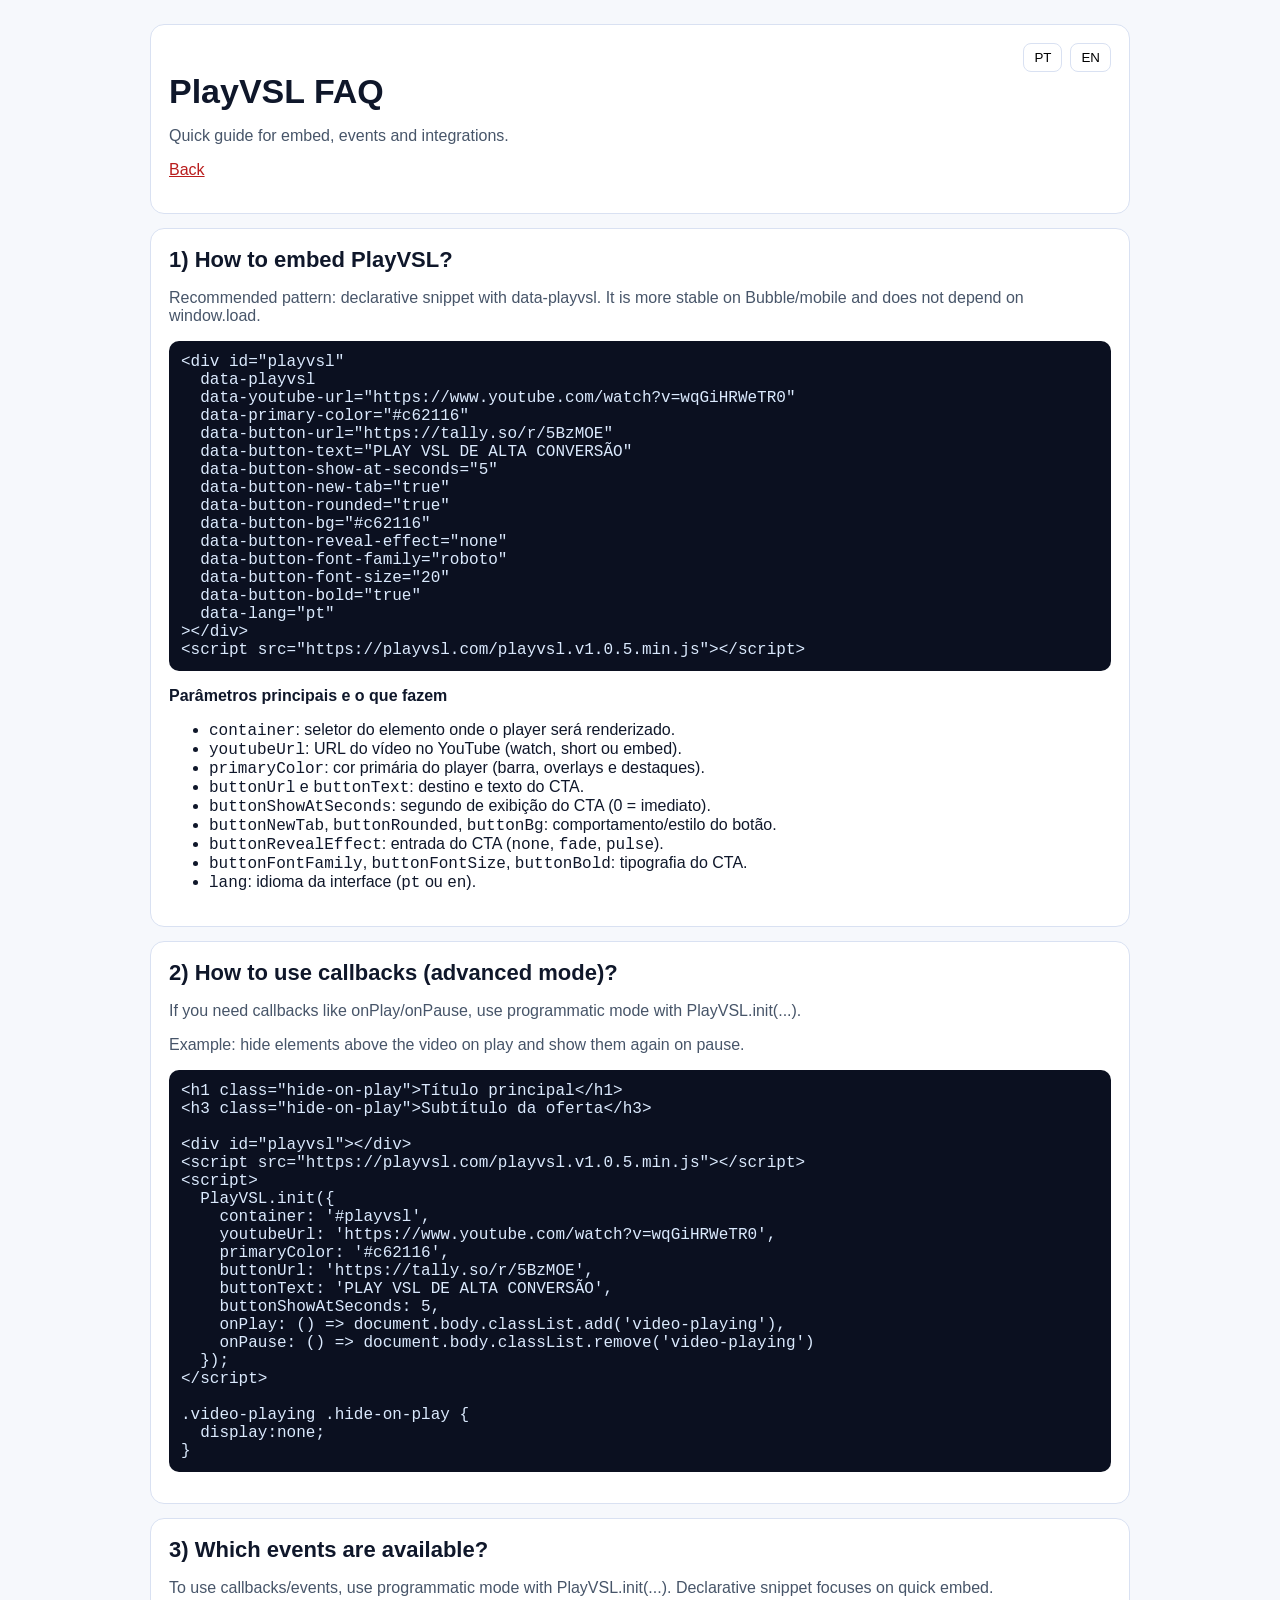
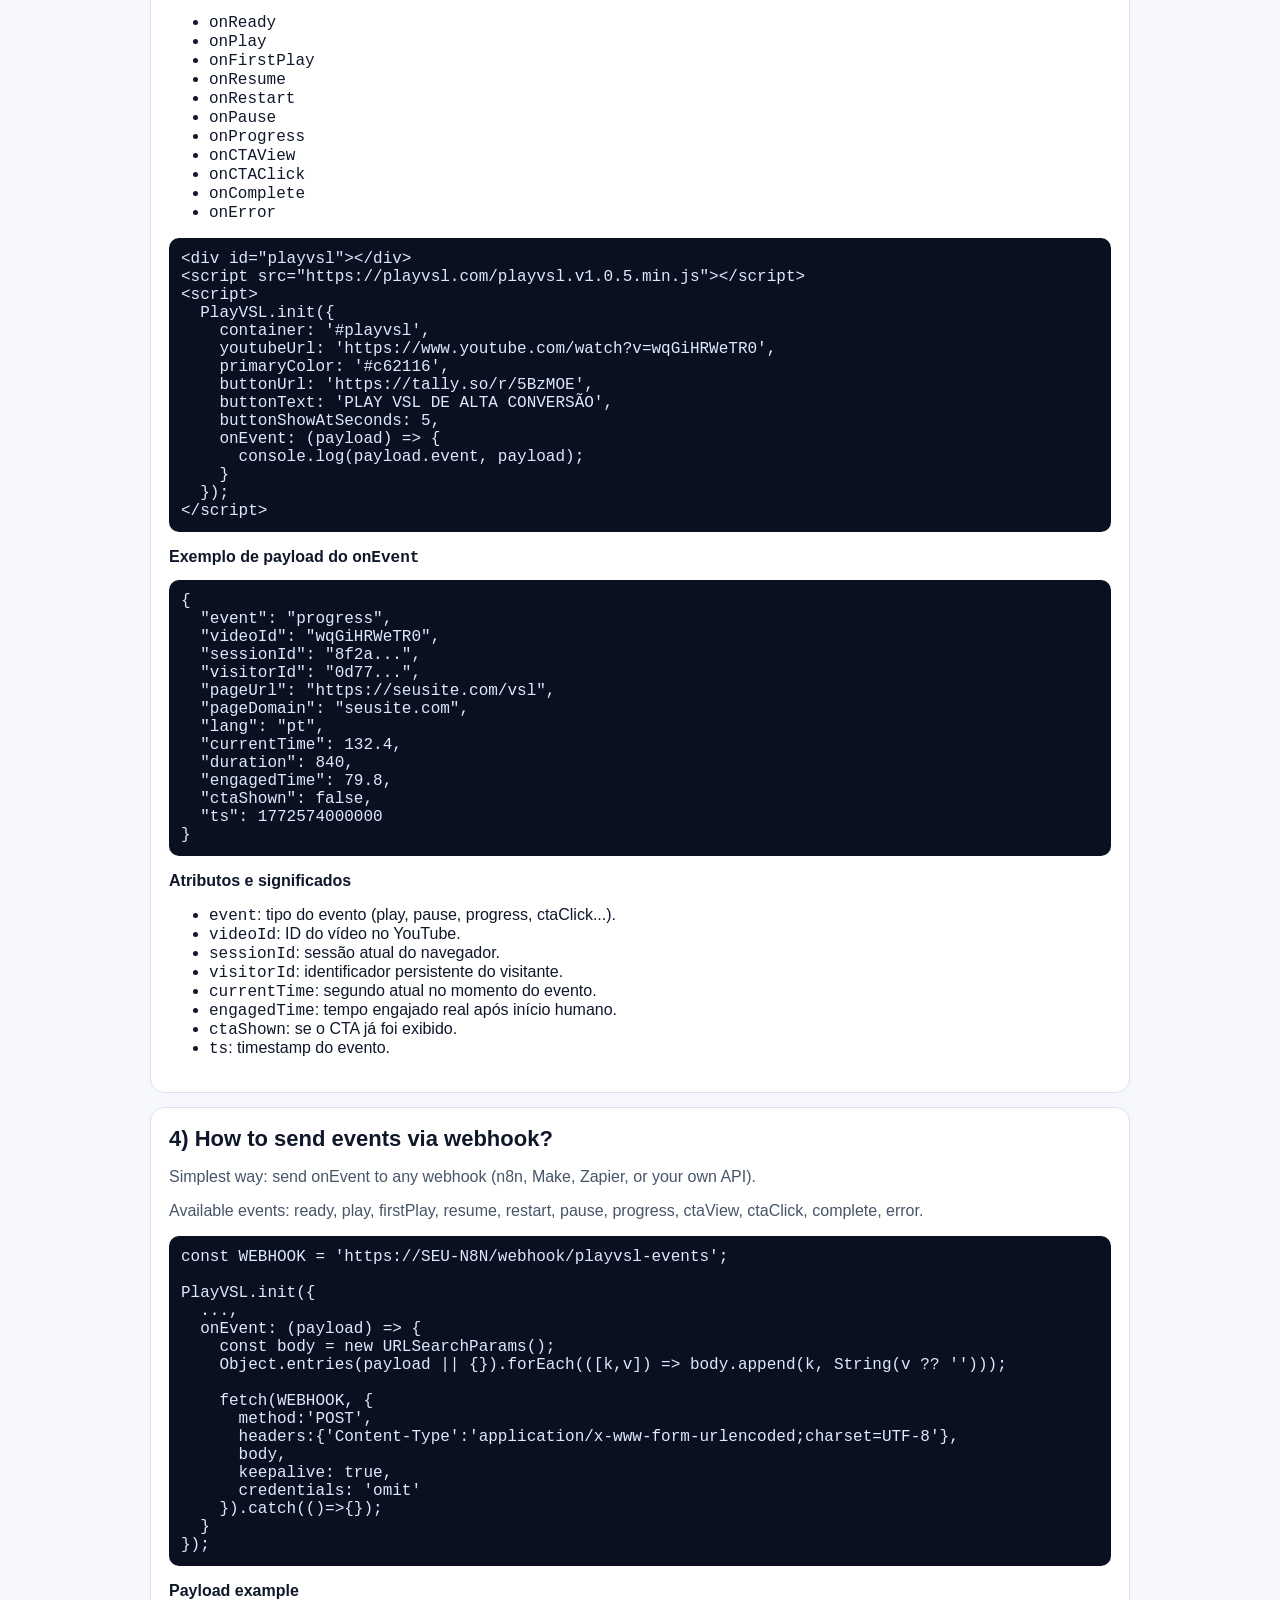
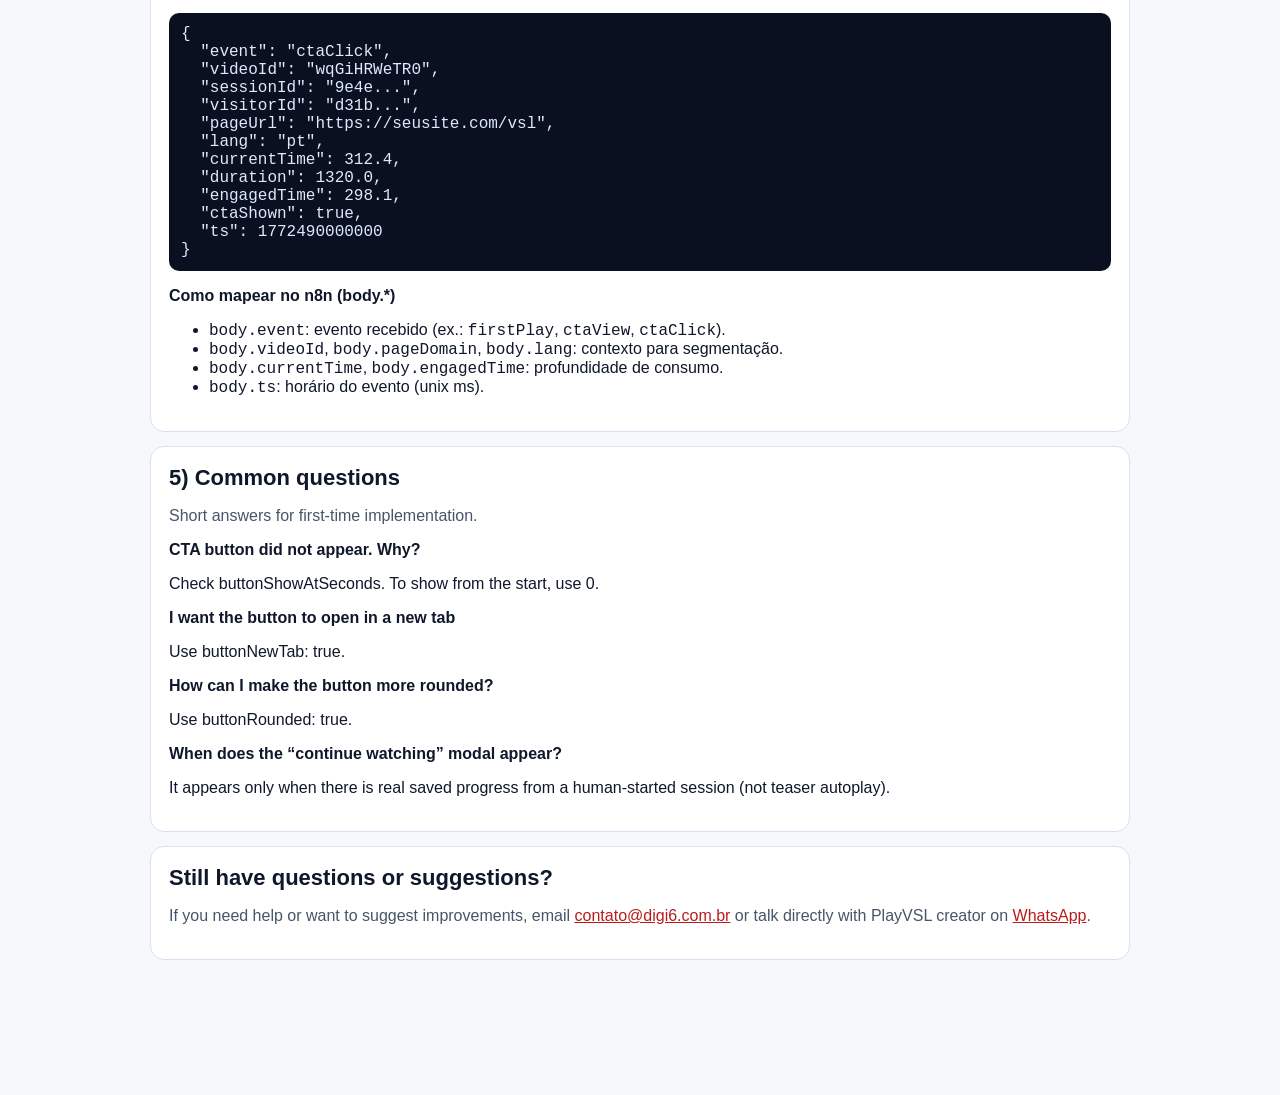
==== faq.html @ 6ee6598b "docs(faq): add full v1.0.5 programmatic init examples for callbacks and events" ====
<!doctype html>
<html lang="pt-BR">
<head>
  <meta charset="utf-8" />
  <meta name="viewport" content="width=device-width,initial-scale=1" />
  <title id="seo_title">PlayVSL FAQ | Snippet declarativo e eventos</title>
  <meta id="seo_desc" name="description" content="FAQ do PlayVSL com snippet declarativo (data-playvsl), modo avançado com callbacks e integração de eventos." />
  <link rel="canonical" href="https://playvsl.com/faq.html" />
  <style>
    body{font-family:Inter,Arial,sans-serif;background:#f6f8fc;color:#0f172a;margin:0}
    .wrap{max-width:980px;margin:0 auto;padding:24px 16px}
    .card{background:#fff;border:1px solid #d9e1f2;border-radius:14px;padding:18px;margin-bottom:14px}
    h1{margin:0 0 10px;font-size:34px}.muted{color:#475569}
    h2{font-size:22px;margin:0 0 8px}
    h3{font-size:16px;margin:16px 0 6px}
    pre{background:#0b1020;color:#dbeafe;padding:12px;border-radius:10px;overflow:auto}
    code{font-family:ui-monospace,SFMono-Regular,Menlo,monospace}
    a{color:#b91c1c}
    .lang{display:flex;gap:8px;justify-content:flex-end}
    .lang button{border:1px solid #d9e1f2;background:#fff;border-radius:8px;padding:6px 10px;cursor:pointer}
  </style>
</head>
<body>
  <div class="wrap">
    <div class="card">
      <div class="lang"><button id="langPt">PT</button><button id="langEn">EN</button></div>
      <h1 id="t_h1">FAQ PlayVSL</h1>
      <p class="muted" id="t_intro">Guia rápido de embed, eventos e integrações.</p>
      <p><a href="/" id="t_back">Voltar</a></p>
    </div>

    <div class="card">
      <h2 id="t_s1_h">1) Como embedar o PlayVSL?</h2>
      <p class="muted" id="t_s1_p">Padrão atual (recomendado): snippet declarativo com <code>data-playvsl</code>. É mais estável em Bubble/mobile e não depende de <code>window.load</code>.</p>
      <pre><code>&lt;div id="playvsl"
  data-playvsl
  data-youtube-url="https://www.youtube.com/watch?v=wqGiHRWeTR0"
  data-primary-color="#c62116"
  data-button-url="https://tally.so/r/5BzMOE"
  data-button-text="PLAY VSL DE ALTA CONVERSÃO"
  data-button-show-at-seconds="5"
  data-button-new-tab="true"
  data-button-rounded="true"
  data-button-bg="#c62116"
  data-button-reveal-effect="none"
  data-button-font-family="roboto"
  data-button-font-size="20"
  data-button-bold="true"
  data-lang="pt"
&gt;&lt;/div&gt;
&lt;script src="https://playvsl.com/playvsl.v1.0.5.min.js"&gt;&lt;/script&gt;</code></pre>
      <h3>Parâmetros principais e o que fazem</h3>
      <ul>
        <li><code>container</code>: seletor do elemento onde o player será renderizado.</li>
        <li><code>youtubeUrl</code>: URL do vídeo no YouTube (watch, short ou embed).</li>
        <li><code>primaryColor</code>: cor primária do player (barra, overlays e destaques).</li>
        <li><code>buttonUrl</code> e <code>buttonText</code>: destino e texto do CTA.</li>
        <li><code>buttonShowAtSeconds</code>: segundo de exibição do CTA (0 = imediato).</li>
        <li><code>buttonNewTab</code>, <code>buttonRounded</code>, <code>buttonBg</code>: comportamento/estilo do botão.</li>
        <li><code>buttonRevealEffect</code>: entrada do CTA (<code>none</code>, <code>fade</code>, <code>pulse</code>).</li>
        <li><code>buttonFontFamily</code>, <code>buttonFontSize</code>, <code>buttonBold</code>: tipografia do CTA.</li>
        <li><code>lang</code>: idioma da interface (<code>pt</code> ou <code>en</code>).</li>
      </ul>
    </div>

    <div class="card">
      <h2 id="t_s3_h">2) Como usar callbacks (modo avançado)?</h2>
      <p class="muted" id="t_s3_p1">Se você precisa de callbacks como <code>onPlay</code>/<code>onPause</code>, use o modo programático com <code>PlayVSL.init(...)</code>.</p>
      <p class="muted" id="t_s3_p2">Exemplo: esconder elementos acima do vídeo no play e reexibir no pause.</p>
      <pre><code>&lt;h1 class="hide-on-play"&gt;Título principal&lt;/h1&gt;
&lt;h3 class="hide-on-play"&gt;Subtítulo da oferta&lt;/h3&gt;

&lt;div id="playvsl"&gt;&lt;/div&gt;
&lt;script src="https://playvsl.com/playvsl.v1.0.5.min.js"&gt;&lt;/script&gt;
&lt;script&gt;
  PlayVSL.init({
    container: '#playvsl',
    youtubeUrl: 'https://www.youtube.com/watch?v=wqGiHRWeTR0',
    primaryColor: '#c62116',
    buttonUrl: 'https://tally.so/r/5BzMOE',
    buttonText: 'PLAY VSL DE ALTA CONVERSÃO',
    buttonShowAtSeconds: 5,
    onPlay: () =&gt; document.body.classList.add('video-playing'),
    onPause: () =&gt; document.body.classList.remove('video-playing')
  });
&lt;/script&gt;

.video-playing .hide-on-play {
  display:none;
}</code></pre>
    </div>

    <div class="card">
      <h2 id="t_s2_h">3) Quais eventos existem?</h2>
      <p class="muted" id="t_s2_p">Eventos servem para medir comportamento do usuário (play, pausa, clique no CTA, conclusão etc.). Para usar callbacks/eventos, utilize o modo programático com <code>PlayVSL.init(...)</code>. O snippet declarativo é focado em embed rápido.</p>
      <ul>
        <li><code>onReady</code></li><li><code>onPlay</code></li><li><code>onFirstPlay</code></li><li><code>onResume</code></li><li><code>onRestart</code></li><li><code>onPause</code></li><li><code>onProgress</code></li><li><code>onCTAView</code></li><li><code>onCTAClick</code></li><li><code>onComplete</code></li><li><code>onError</code></li>
      </ul>
      <pre><code>&lt;div id="playvsl"&gt;&lt;/div&gt;
&lt;script src="https://playvsl.com/playvsl.v1.0.5.min.js"&gt;&lt;/script&gt;
&lt;script&gt;
  PlayVSL.init({
    container: '#playvsl',
    youtubeUrl: 'https://www.youtube.com/watch?v=wqGiHRWeTR0',
    primaryColor: '#c62116',
    buttonUrl: 'https://tally.so/r/5BzMOE',
    buttonText: 'PLAY VSL DE ALTA CONVERSÃO',
    buttonShowAtSeconds: 5,
    onEvent: (payload) =&gt; {
      console.log(payload.event, payload);
    }
  });
&lt;/script&gt;</code></pre>
      <h3>Exemplo de payload do <code>onEvent</code></h3>
      <pre><code>{
  "event": "progress",
  "videoId": "wqGiHRWeTR0",
  "sessionId": "8f2a...",
  "visitorId": "0d77...",
  "pageUrl": "https://seusite.com/vsl",
  "pageDomain": "seusite.com",
  "lang": "pt",
  "currentTime": 132.4,
  "duration": 840,
  "engagedTime": 79.8,
  "ctaShown": false,
  "ts": 1772574000000
}</code></pre>
      <h3>Atributos e significados</h3>
      <ul>
        <li><code>event</code>: tipo do evento (play, pause, progress, ctaClick...).</li>
        <li><code>videoId</code>: ID do vídeo no YouTube.</li>
        <li><code>sessionId</code>: sessão atual do navegador.</li>
        <li><code>visitorId</code>: identificador persistente do visitante.</li>
        <li><code>currentTime</code>: segundo atual no momento do evento.</li>
        <li><code>engagedTime</code>: tempo engajado real após início humano.</li>
        <li><code>ctaShown</code>: se o CTA já foi exibido.</li>
        <li><code>ts</code>: timestamp do evento.</li>
      </ul>
    </div>

    <div class="card">
      <h2 id="t_s4_h">4) Como enviar eventos via webhook?</h2>
      <p class="muted" id="t_s4_p">Forma mais simples: enviar <code>onEvent</code> para qualquer webhook (n8n, Make, Zapier ou API própria).</p>
      <p class="muted" id="t_s4_events">Eventos possíveis: <code>ready</code>, <code>play</code>, <code>firstPlay</code>, <code>resume</code>, <code>restart</code>, <code>pause</code>, <code>progress</code>, <code>ctaView</code>, <code>ctaClick</code>, <code>complete</code>, <code>error</code>.</p>
      <pre><code>const WEBHOOK = 'https://SEU-N8N/webhook/playvsl-events';

PlayVSL.init({
  ...,
  onEvent: (payload) =&gt; {
    const body = new URLSearchParams();
    Object.entries(payload || {}).forEach(([k,v]) =&gt; body.append(k, String(v ?? '')));

    fetch(WEBHOOK, {
      method:'POST',
      headers:{'Content-Type':'application/x-www-form-urlencoded;charset=UTF-8'},
      body,
      keepalive: true,
      credentials: 'omit'
    }).catch(()=&gt;{});
  }
});</code></pre>

      <h3 id="t_s4_payload_h">Exemplo de payload</h3>
      <pre><code>{
  "event": "ctaClick",
  "videoId": "wqGiHRWeTR0",
  "sessionId": "9e4e...",
  "visitorId": "d31b...",
  "pageUrl": "https://seusite.com/vsl",
  "lang": "pt",
  "currentTime": 312.4,
  "duration": 1320.0,
  "engagedTime": 298.1,
  "ctaShown": true,
  "ts": 1772490000000
}</code></pre>
      <h3>Como mapear no n8n (body.*)</h3>
      <ul>
        <li><code>body.event</code>: evento recebido (ex.: <code>firstPlay</code>, <code>ctaView</code>, <code>ctaClick</code>).</li>
        <li><code>body.videoId</code>, <code>body.pageDomain</code>, <code>body.lang</code>: contexto para segmentação.</li>
        <li><code>body.currentTime</code>, <code>body.engagedTime</code>: profundidade de consumo.</li>
        <li><code>body.ts</code>: horário do evento (unix ms).</li>
      </ul>
    </div>

    <div class="card">
      <h2 id="t_s5_h">5) Dúvidas comuns</h2>
      <p class="muted" id="t_s5_p">Respostas objetivas para quem está implementando o player pela primeira vez.</p>
      <h3 id="t_q1">O botão de CTA não apareceu. O que pode ser?</h3>
      <p id="t_a1">Verifique <code>buttonShowAtSeconds</code>. Para mostrar no início, use <code>0</code>.</p>
      <h3 id="t_q2">Quero que o botão abra em nova aba</h3>
      <p id="t_a2">Use <code>buttonNewTab: true</code>.</p>
      <h3 id="t_q3">Como deixar o botão mais arredondado?</h3>
      <p id="t_a3">Use <code>buttonRounded: true</code>.</p>
      <h3 id="t_q4">Quando o modal “continuar assistindo” aparece?</h3>
      <p id="t_a4">Ele só aparece quando há progresso real salvo de uma sessão iniciada por humano (não por teaser autoplay).</p>
    </div>

    <div class="card">
      <h2 id="t_contact_h">Ainda com dúvidas ou sugestões?</h2>
      <p class="muted" id="t_contact_p">Se precisar de ajuda ou quiser sugerir melhorias, envie um email para <a href="mailto:contato@digi6.com.br">contato@digi6.com.br</a> ou fale direto com o criador do PlayVSL pelo <a href="https://wa.me/5571981069246" target="_blank" rel="noopener">WhatsApp</a>.</p>
    </div>
  </div>

  <script>
    const I18N = {
      pt: {
        seoTitle:'PlayVSL FAQ | Snippet declarativo e eventos',
        seoDesc:'FAQ do PlayVSL com snippet declarativo (data-playvsl), modo avançado com callbacks e integração de eventos.',
        h1:'FAQ PlayVSL', intro:'Guia rápido de embed, eventos e integrações.', back:'Voltar',
        s1h:'1) Como embedar o PlayVSL?', s1p:'Padrão recomendado: snippet declarativo com data-playvsl. É mais estável em Bubble/mobile e não depende de window.load.',
        s2h:'3) Quais eventos existem?', s2p:'Para usar callbacks/eventos, utilize o modo programático com PlayVSL.init(...). O snippet declarativo é focado em embed rápido.',
        s3h:'2) Como usar callbacks (modo avançado)?', s3p1:'Se você precisa de callbacks como onPlay/onPause, use o modo programático com PlayVSL.init(...).',
        s3p2:'Exemplo: esconder elementos acima do vídeo no play e reexibir no pause.',
        s4h:'4) Como enviar eventos via webhook?', s4p:'Forma mais simples: enviar onEvent para qualquer webhook (n8n, Make, Zapier ou API própria).', s4events:'Eventos possíveis: ready, play, firstPlay, resume, restart, pause, progress, ctaView, ctaClick, complete, error.', s4ph:'Exemplo de payload',
        s5h:'5) Dúvidas comuns', s5p:'Respostas objetivas para quem está implementando o player pela primeira vez.',
        q1:'O botão de CTA não apareceu. O que pode ser?', a1:'Verifique buttonShowAtSeconds. Para mostrar no início, use 0.',
        q2:'Quero que o botão abra em nova aba', a2:'Use buttonNewTab: true.',
        q3:'Como deixar o botão mais arredondado?', a3:'Use buttonRounded: true.',
        q4:'Quando o modal “continuar assistindo” aparece?', a4:'Ele só aparece quando há progresso real salvo de uma sessão iniciada por humano (não por teaser autoplay).', contactH:'Ainda com dúvidas ou sugestões?', contactP:'Se precisar de ajuda ou quiser sugerir melhorias, envie um email para', contactP2:'ou fale direto com o criador do PlayVSL pelo'
      },
      en: {
        seoTitle:'PlayVSL FAQ | Declarative snippet and events',
        seoDesc:'PlayVSL FAQ with declarative snippet (data-playvsl), advanced callback mode and event integrations.',
        h1:'PlayVSL FAQ', intro:'Quick guide for embed, events and integrations.', back:'Back',
        s1h:'1) How to embed PlayVSL?', s1p:'Recommended pattern: declarative snippet with data-playvsl. It is more stable on Bubble/mobile and does not depend on window.load.',
        s2h:'3) Which events are available?', s2p:'To use callbacks/events, use programmatic mode with PlayVSL.init(...). Declarative snippet focuses on quick embed.',
        s3h:'2) How to use callbacks (advanced mode)?', s3p1:'If you need callbacks like onPlay/onPause, use programmatic mode with PlayVSL.init(...).',
        s3p2:'Example: hide elements above the video on play and show them again on pause.',
        s4h:'4) How to send events via webhook?', s4p:'Simplest way: send onEvent to any webhook (n8n, Make, Zapier, or your own API).', s4events:'Available events: ready, play, firstPlay, resume, restart, pause, progress, ctaView, ctaClick, complete, error.', s4ph:'Payload example',
        s5h:'5) Common questions', s5p:'Short answers for first-time implementation.',
        q1:'CTA button did not appear. Why?', a1:'Check buttonShowAtSeconds. To show from the start, use 0.',
        q2:'I want the button to open in a new tab', a2:'Use buttonNewTab: true.',
        q3:'How can I make the button more rounded?', a3:'Use buttonRounded: true.',
        q4:'When does the “continue watching” modal appear?', a4:'It appears only when there is real saved progress from a human-started session (not teaser autoplay).', contactH:'Still have questions or suggestions?', contactP:'If you need help or want to suggest improvements, email', contactP2:'or talk directly with PlayVSL creator on'
      }
    };

    function applyLang(lang){
      const t = I18N[lang] || I18N.pt;
      document.documentElement.lang = lang === 'en' ? 'en' : 'pt-BR';
      document.title = t.seoTitle;
      document.getElementById('seo_desc')?.setAttribute('content', t.seoDesc);
      const map = {
        t_h1:t.h1,t_intro:t.intro,t_back:t.back,t_s1_h:t.s1h,t_s1_p:t.s1p,t_s2_h:t.s2h,t_s2_p:t.s2p,
        t_s3_h:t.s3h,t_s3_p1:t.s3p1,t_s3_p2:t.s3p2,t_s4_h:t.s4h,t_s4_p:t.s4p,t_s4_events:t.s4events,t_s4_payload_h:t.s4ph,t_s5_h:t.s5h,t_s5_p:t.s5p,
        t_q1:t.q1,t_a1:t.a1,t_q2:t.q2,t_a2:t.a2,t_q3:t.q3,t_a3:t.a3,t_q4:t.q4,t_a4:t.a4,t_contact_h:t.contactH,t_contact_p:t.contactP
      };
      Object.entries(map).forEach(([id,val])=>{ const el=document.getElementById(id); if(el) el.textContent = val; });
      const cp=document.getElementById('t_contact_p');
      if(cp){ cp.innerHTML = `${t.contactP} <a href="mailto:contato@digi6.com.br">contato@digi6.com.br</a> ${t.contactP2} <a href="https://wa.me/5571981069246" target="_blank" rel="noopener">WhatsApp</a>.`; }
      localStorage.setItem('playvsl_lang', lang);
    }

    const initial = localStorage.getItem('playvsl_lang') || (((navigator.language||'').toLowerCase().startsWith('pt')) ? 'pt' : 'en');
    document.getElementById('langPt').addEventListener('click', ()=>applyLang('pt'));
    document.getElementById('langEn').addEventListener('click', ()=>applyLang('en'));
    applyLang(initial);
  </script>
</body>
</html>
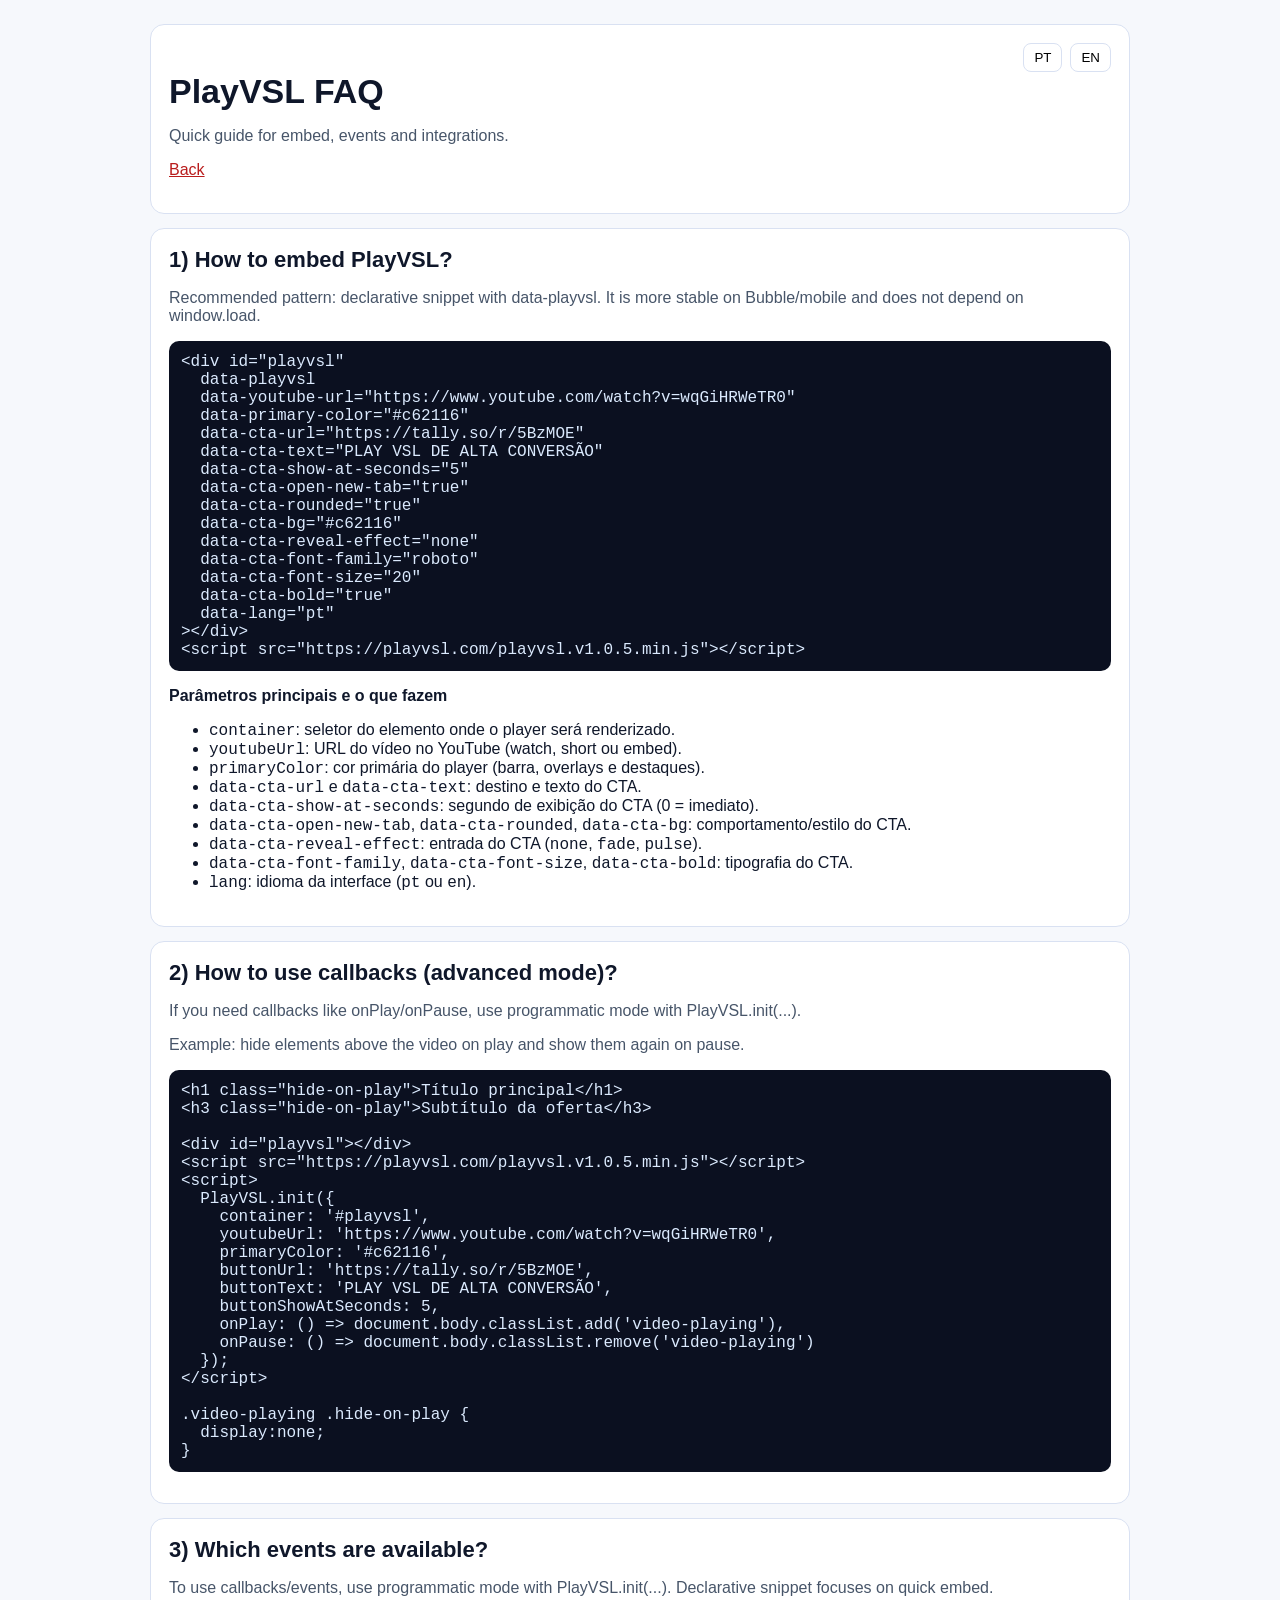
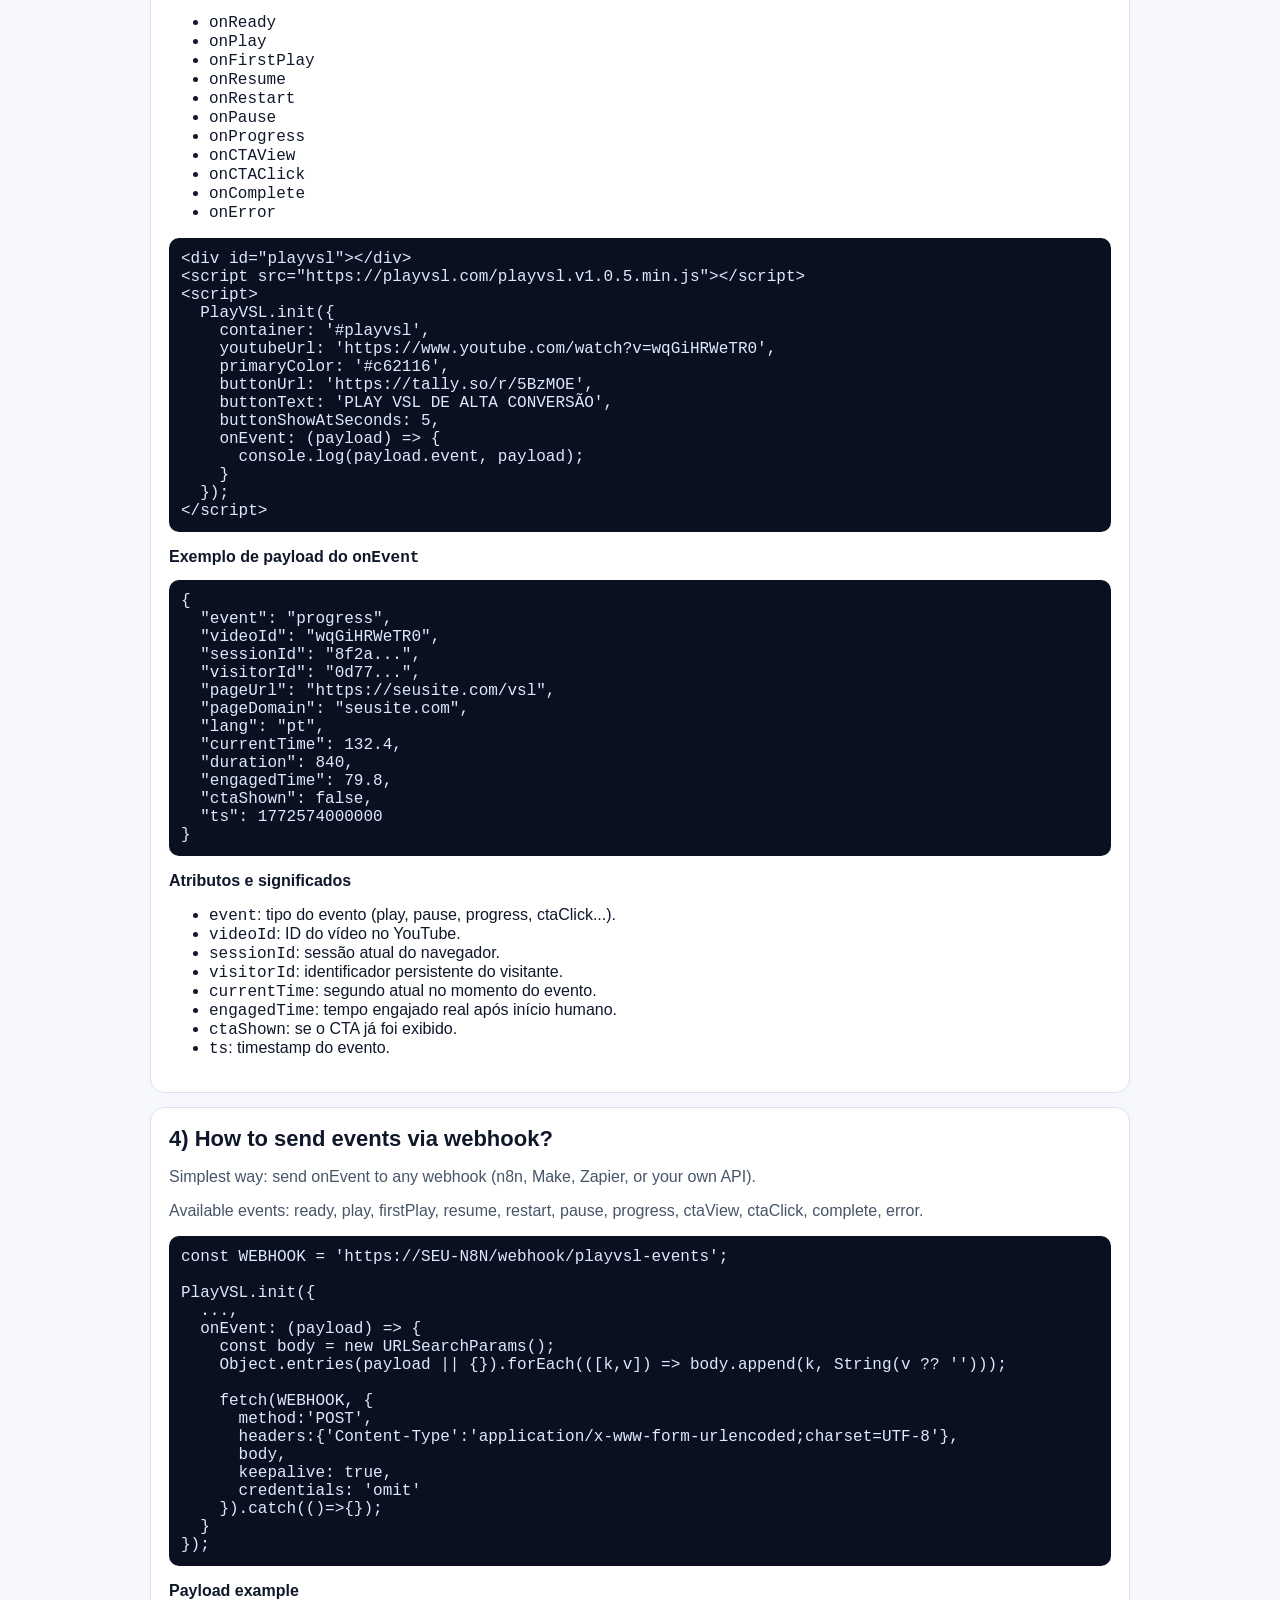
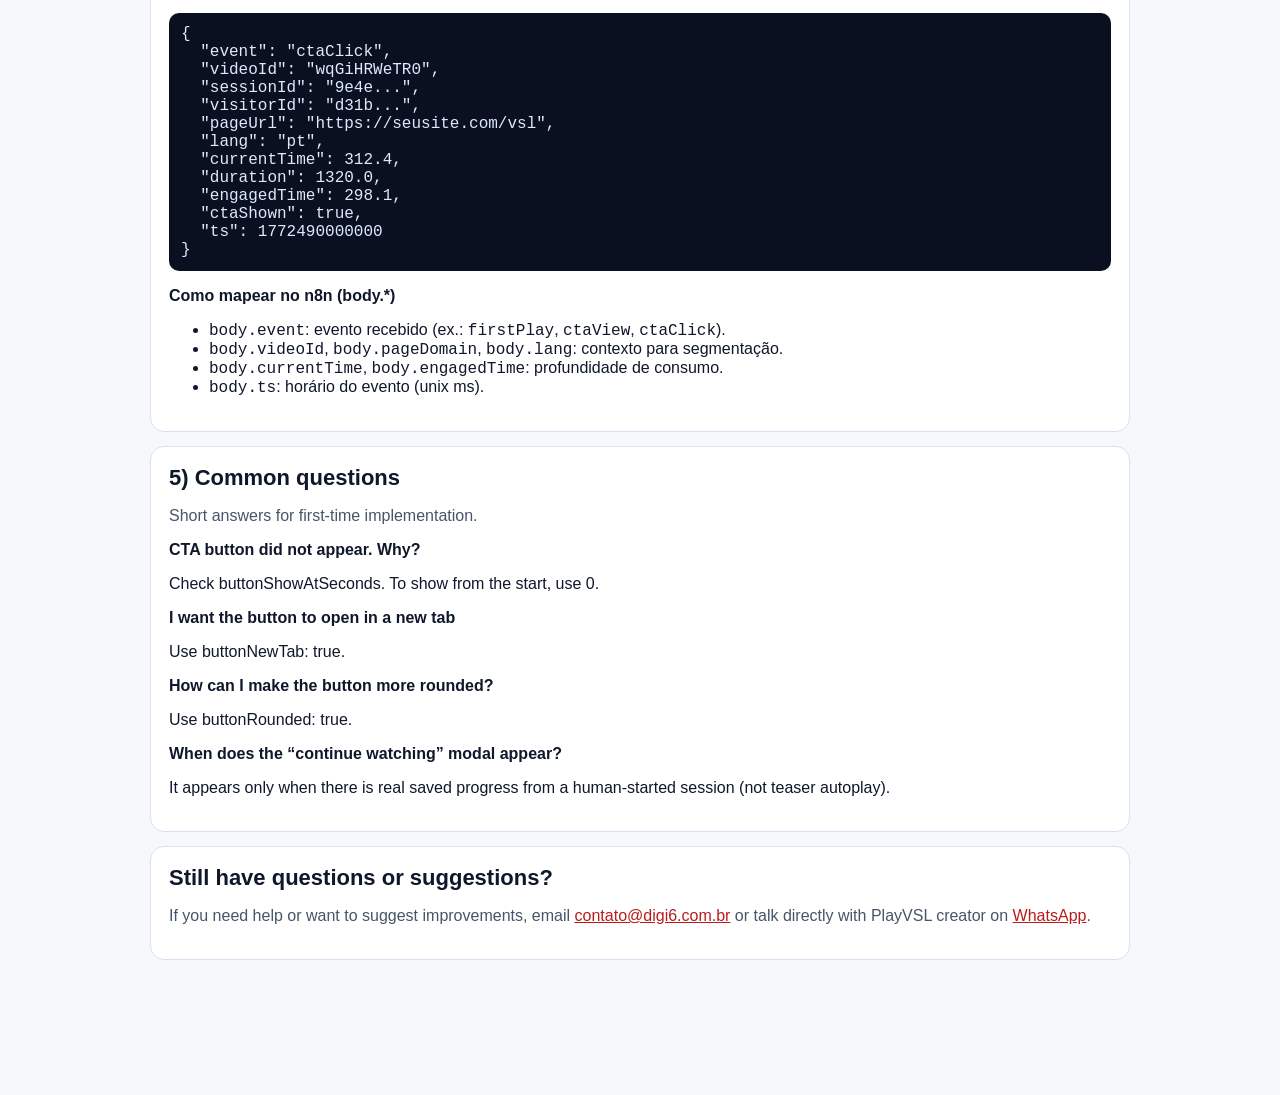
==== commit e14784d2: "feat(dev): rename declarative data-button-* attrs to data-cta-* (with legacy aliases)" ====
--- a/faq.html
+++ b/faq.html
@@ -36,16 +36,16 @@
   data-playvsl
   data-youtube-url="https://www.youtube.com/watch?v=wqGiHRWeTR0"
   data-primary-color="#c62116"
-  data-button-url="https://tally.so/r/5BzMOE"
-  data-button-text="PLAY VSL DE ALTA CONVERSÃO"
-  data-button-show-at-seconds="5"
-  data-button-new-tab="true"
-  data-button-rounded="true"
-  data-button-bg="#c62116"
-  data-button-reveal-effect="none"
-  data-button-font-family="roboto"
-  data-button-font-size="20"
-  data-button-bold="true"
+  data-cta-url="https://tally.so/r/5BzMOE"
+  data-cta-text="PLAY VSL DE ALTA CONVERSÃO"
+  data-cta-show-at-seconds="5"
+  data-cta-open-new-tab="true"
+  data-cta-rounded="true"
+  data-cta-bg="#c62116"
+  data-cta-reveal-effect="none"
+  data-cta-font-family="roboto"
+  data-cta-font-size="20"
+  data-cta-bold="true"
   data-lang="pt"
 &gt;&lt;/div&gt;
 &lt;script src="https://playvsl.com/playvsl.v1.0.5.min.js"&gt;&lt;/script&gt;</code></pre>
@@ -54,11 +54,11 @@
         <li><code>container</code>: seletor do elemento onde o player será renderizado.</li>
         <li><code>youtubeUrl</code>: URL do vídeo no YouTube (watch, short ou embed).</li>
         <li><code>primaryColor</code>: cor primária do player (barra, overlays e destaques).</li>
-        <li><code>buttonUrl</code> e <code>buttonText</code>: destino e texto do CTA.</li>
-        <li><code>buttonShowAtSeconds</code>: segundo de exibição do CTA (0 = imediato).</li>
-        <li><code>buttonNewTab</code>, <code>buttonRounded</code>, <code>buttonBg</code>: comportamento/estilo do botão.</li>
-        <li><code>buttonRevealEffect</code>: entrada do CTA (<code>none</code>, <code>fade</code>, <code>pulse</code>).</li>
-        <li><code>buttonFontFamily</code>, <code>buttonFontSize</code>, <code>buttonBold</code>: tipografia do CTA.</li>
+        <li><code>data-cta-url</code> e <code>data-cta-text</code>: destino e texto do CTA.</li>
+        <li><code>data-cta-show-at-seconds</code>: segundo de exibição do CTA (0 = imediato).</li>
+        <li><code>data-cta-open-new-tab</code>, <code>data-cta-rounded</code>, <code>data-cta-bg</code>: comportamento/estilo do CTA.</li>
+        <li><code>data-cta-reveal-effect</code>: entrada do CTA (<code>none</code>, <code>fade</code>, <code>pulse</code>).</li>
+        <li><code>data-cta-font-family</code>, <code>data-cta-font-size</code>, <code>data-cta-bold</code>: tipografia do CTA.</li>
         <li><code>lang</code>: idioma da interface (<code>pt</code> ou <code>en</code>).</li>
       </ul>
     </div>
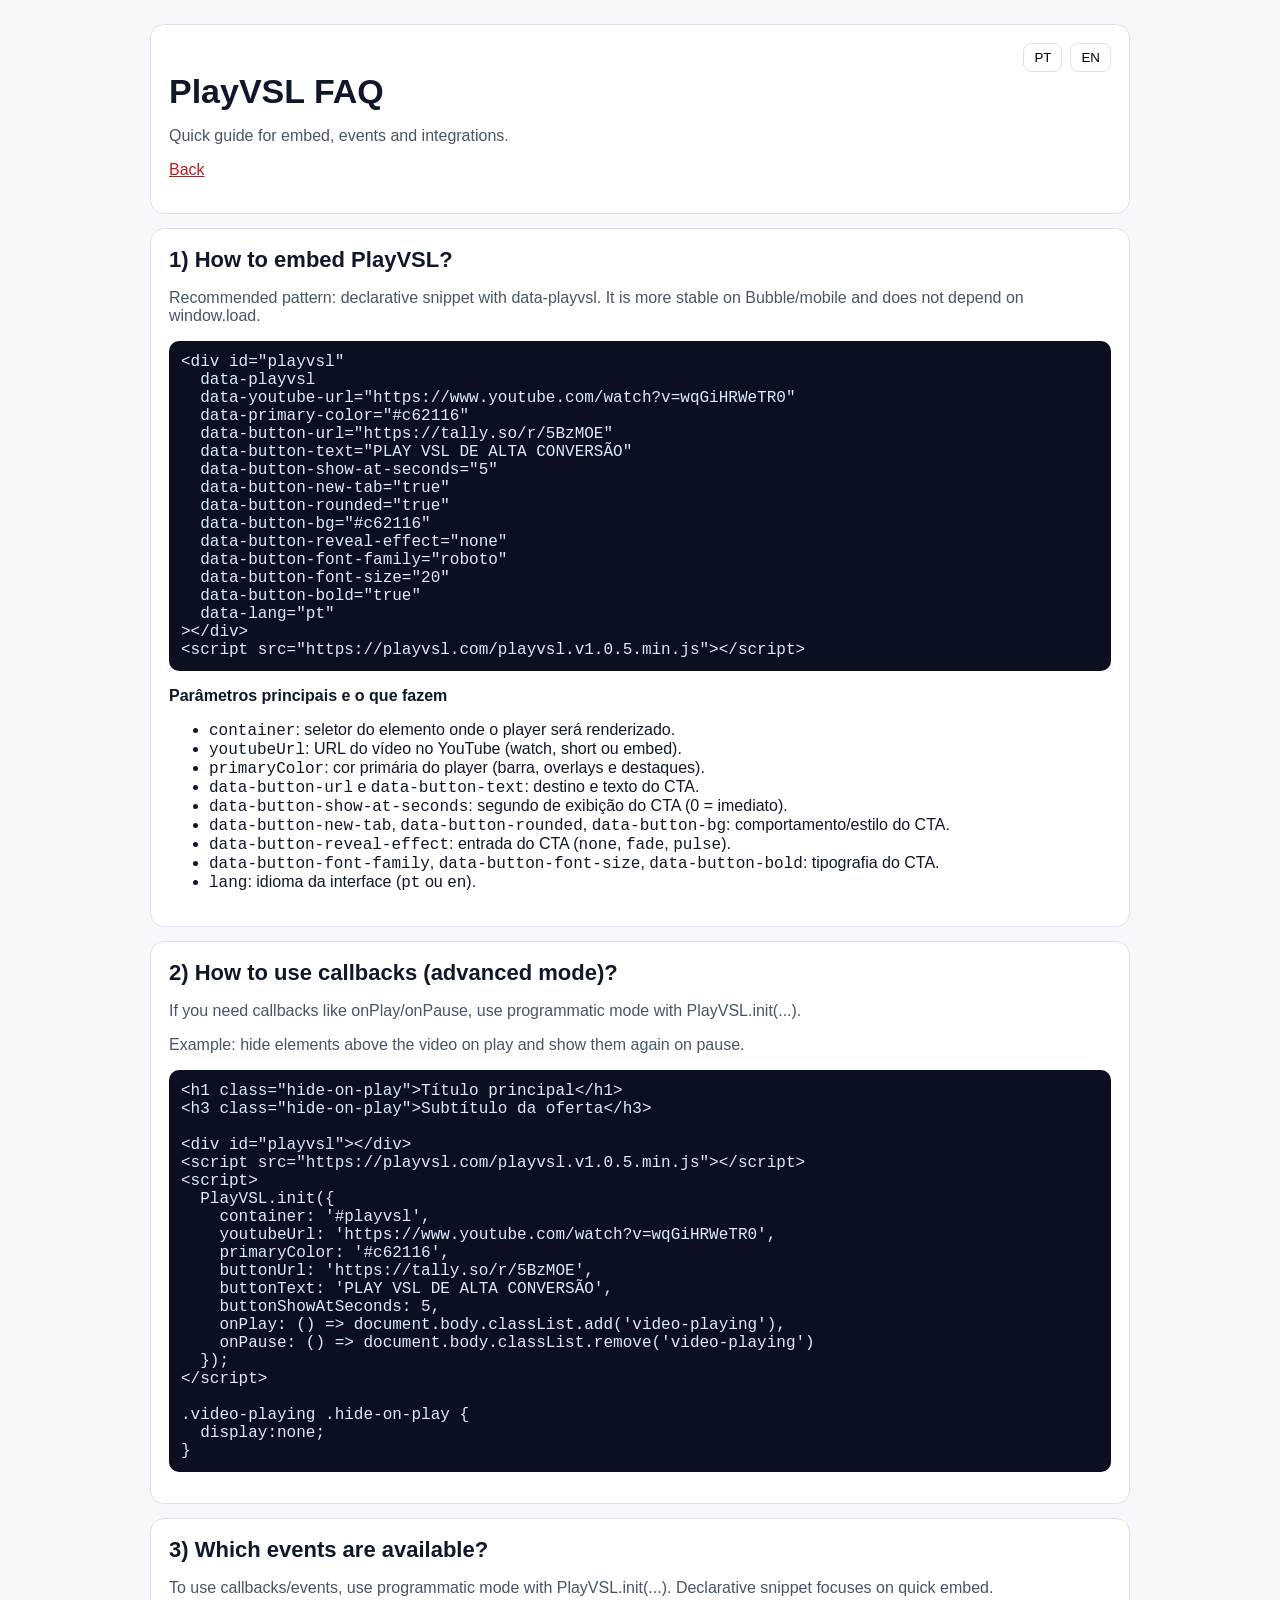
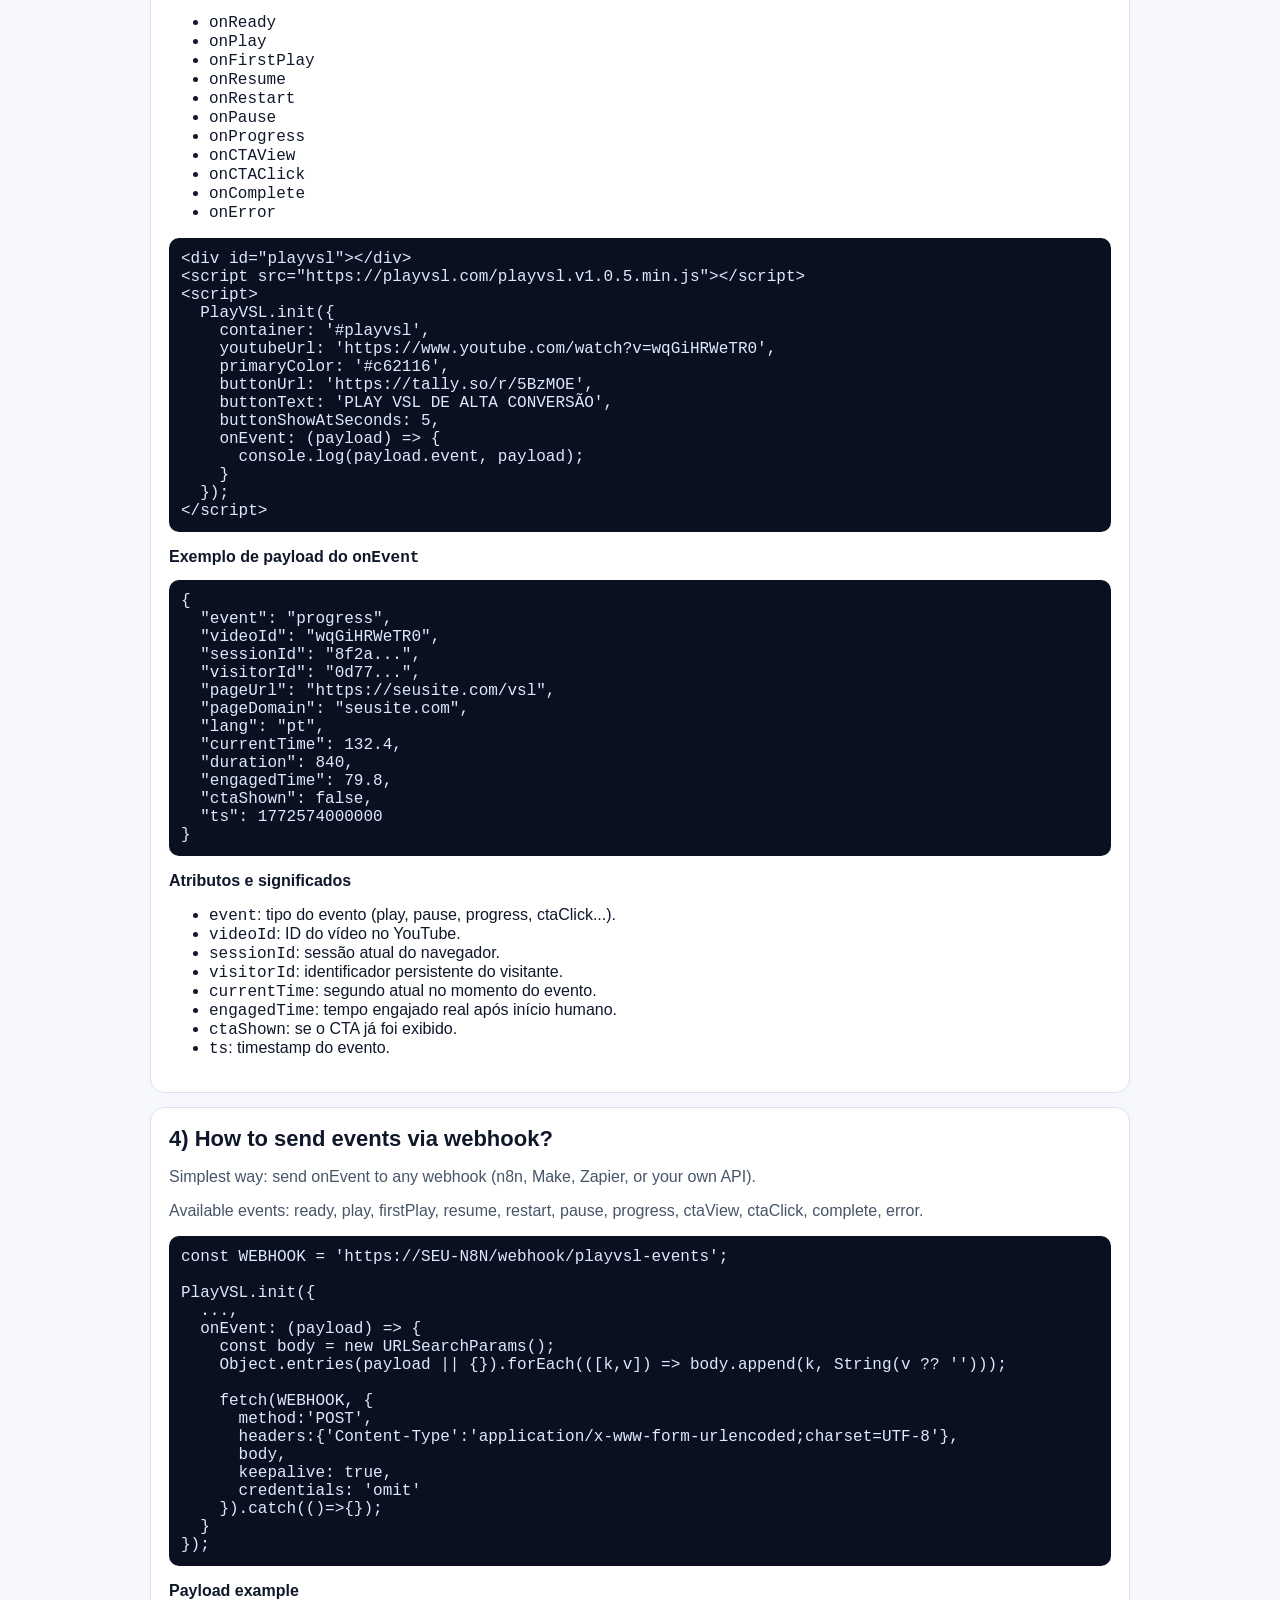
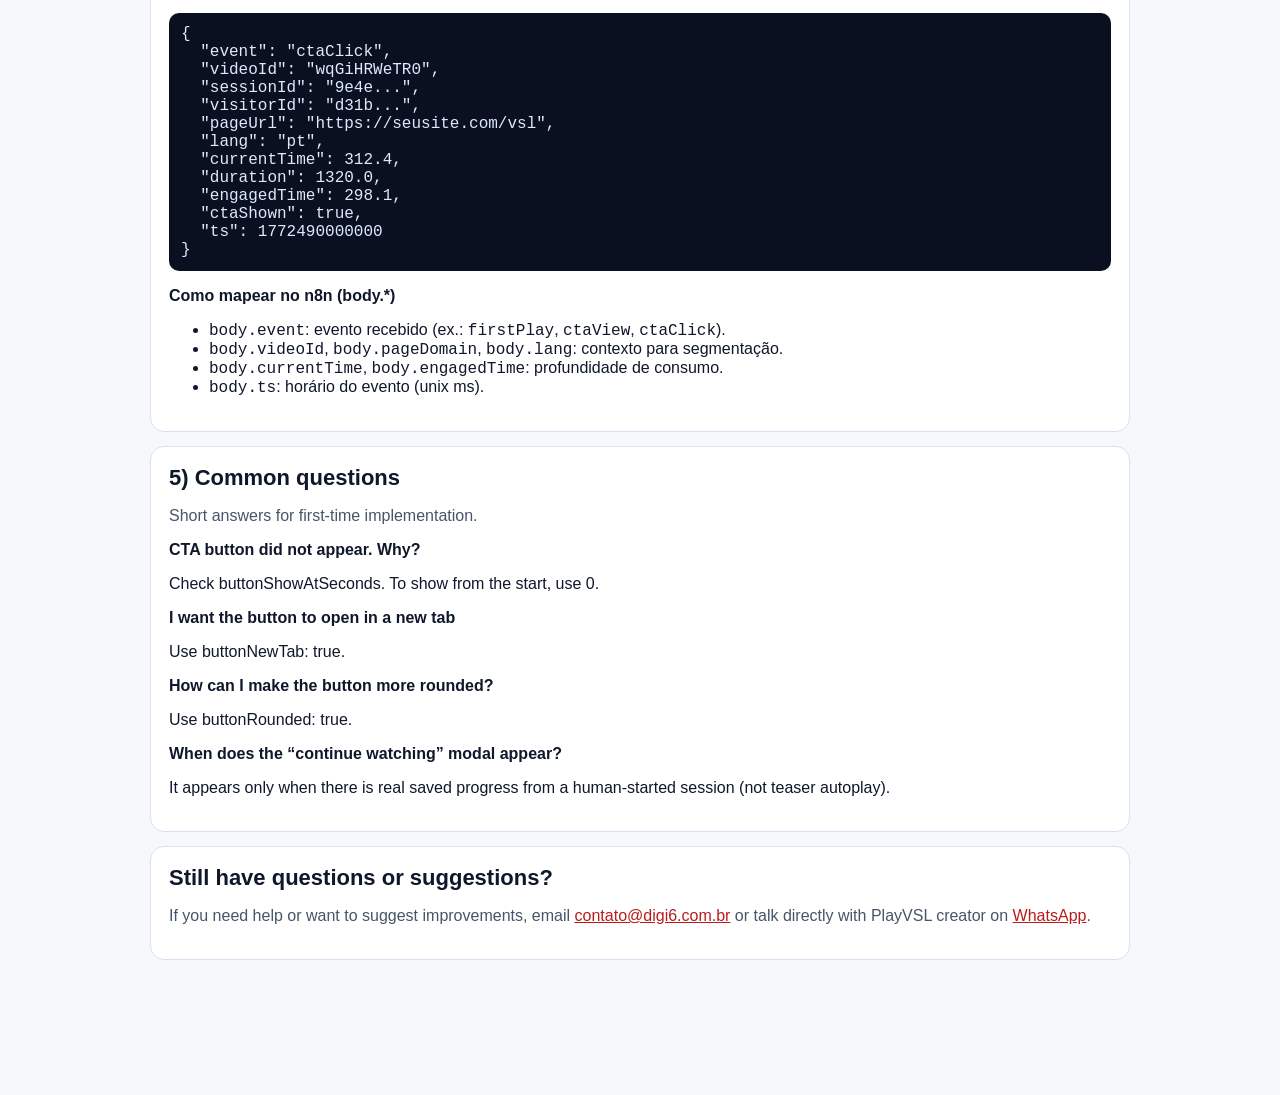
==== commit 73dfe98d: "chore(dev/docs): keep declarative attribute naming as data-button-*" ====
--- a/faq.html
+++ b/faq.html
@@ -36,16 +36,16 @@
   data-playvsl
   data-youtube-url="https://www.youtube.com/watch?v=wqGiHRWeTR0"
   data-primary-color="#c62116"
-  data-cta-url="https://tally.so/r/5BzMOE"
-  data-cta-text="PLAY VSL DE ALTA CONVERSÃO"
-  data-cta-show-at-seconds="5"
-  data-cta-open-new-tab="true"
-  data-cta-rounded="true"
-  data-cta-bg="#c62116"
-  data-cta-reveal-effect="none"
-  data-cta-font-family="roboto"
-  data-cta-font-size="20"
-  data-cta-bold="true"
+  data-button-url="https://tally.so/r/5BzMOE"
+  data-button-text="PLAY VSL DE ALTA CONVERSÃO"
+  data-button-show-at-seconds="5"
+  data-button-new-tab="true"
+  data-button-rounded="true"
+  data-button-bg="#c62116"
+  data-button-reveal-effect="none"
+  data-button-font-family="roboto"
+  data-button-font-size="20"
+  data-button-bold="true"
   data-lang="pt"
 &gt;&lt;/div&gt;
 &lt;script src="https://playvsl.com/playvsl.v1.0.5.min.js"&gt;&lt;/script&gt;</code></pre>
@@ -54,11 +54,11 @@
         <li><code>container</code>: seletor do elemento onde o player será renderizado.</li>
         <li><code>youtubeUrl</code>: URL do vídeo no YouTube (watch, short ou embed).</li>
         <li><code>primaryColor</code>: cor primária do player (barra, overlays e destaques).</li>
-        <li><code>data-cta-url</code> e <code>data-cta-text</code>: destino e texto do CTA.</li>
-        <li><code>data-cta-show-at-seconds</code>: segundo de exibição do CTA (0 = imediato).</li>
-        <li><code>data-cta-open-new-tab</code>, <code>data-cta-rounded</code>, <code>data-cta-bg</code>: comportamento/estilo do CTA.</li>
-        <li><code>data-cta-reveal-effect</code>: entrada do CTA (<code>none</code>, <code>fade</code>, <code>pulse</code>).</li>
-        <li><code>data-cta-font-family</code>, <code>data-cta-font-size</code>, <code>data-cta-bold</code>: tipografia do CTA.</li>
+        <li><code>data-button-url</code> e <code>data-button-text</code>: destino e texto do CTA.</li>
+        <li><code>data-button-show-at-seconds</code>: segundo de exibição do CTA (0 = imediato).</li>
+        <li><code>data-button-new-tab</code>, <code>data-button-rounded</code>, <code>data-button-bg</code>: comportamento/estilo do CTA.</li>
+        <li><code>data-button-reveal-effect</code>: entrada do CTA (<code>none</code>, <code>fade</code>, <code>pulse</code>).</li>
+        <li><code>data-button-font-family</code>, <code>data-button-font-size</code>, <code>data-button-bold</code>: tipografia do CTA.</li>
         <li><code>lang</code>: idioma da interface (<code>pt</code> ou <code>en</code>).</li>
       </ul>
     </div>
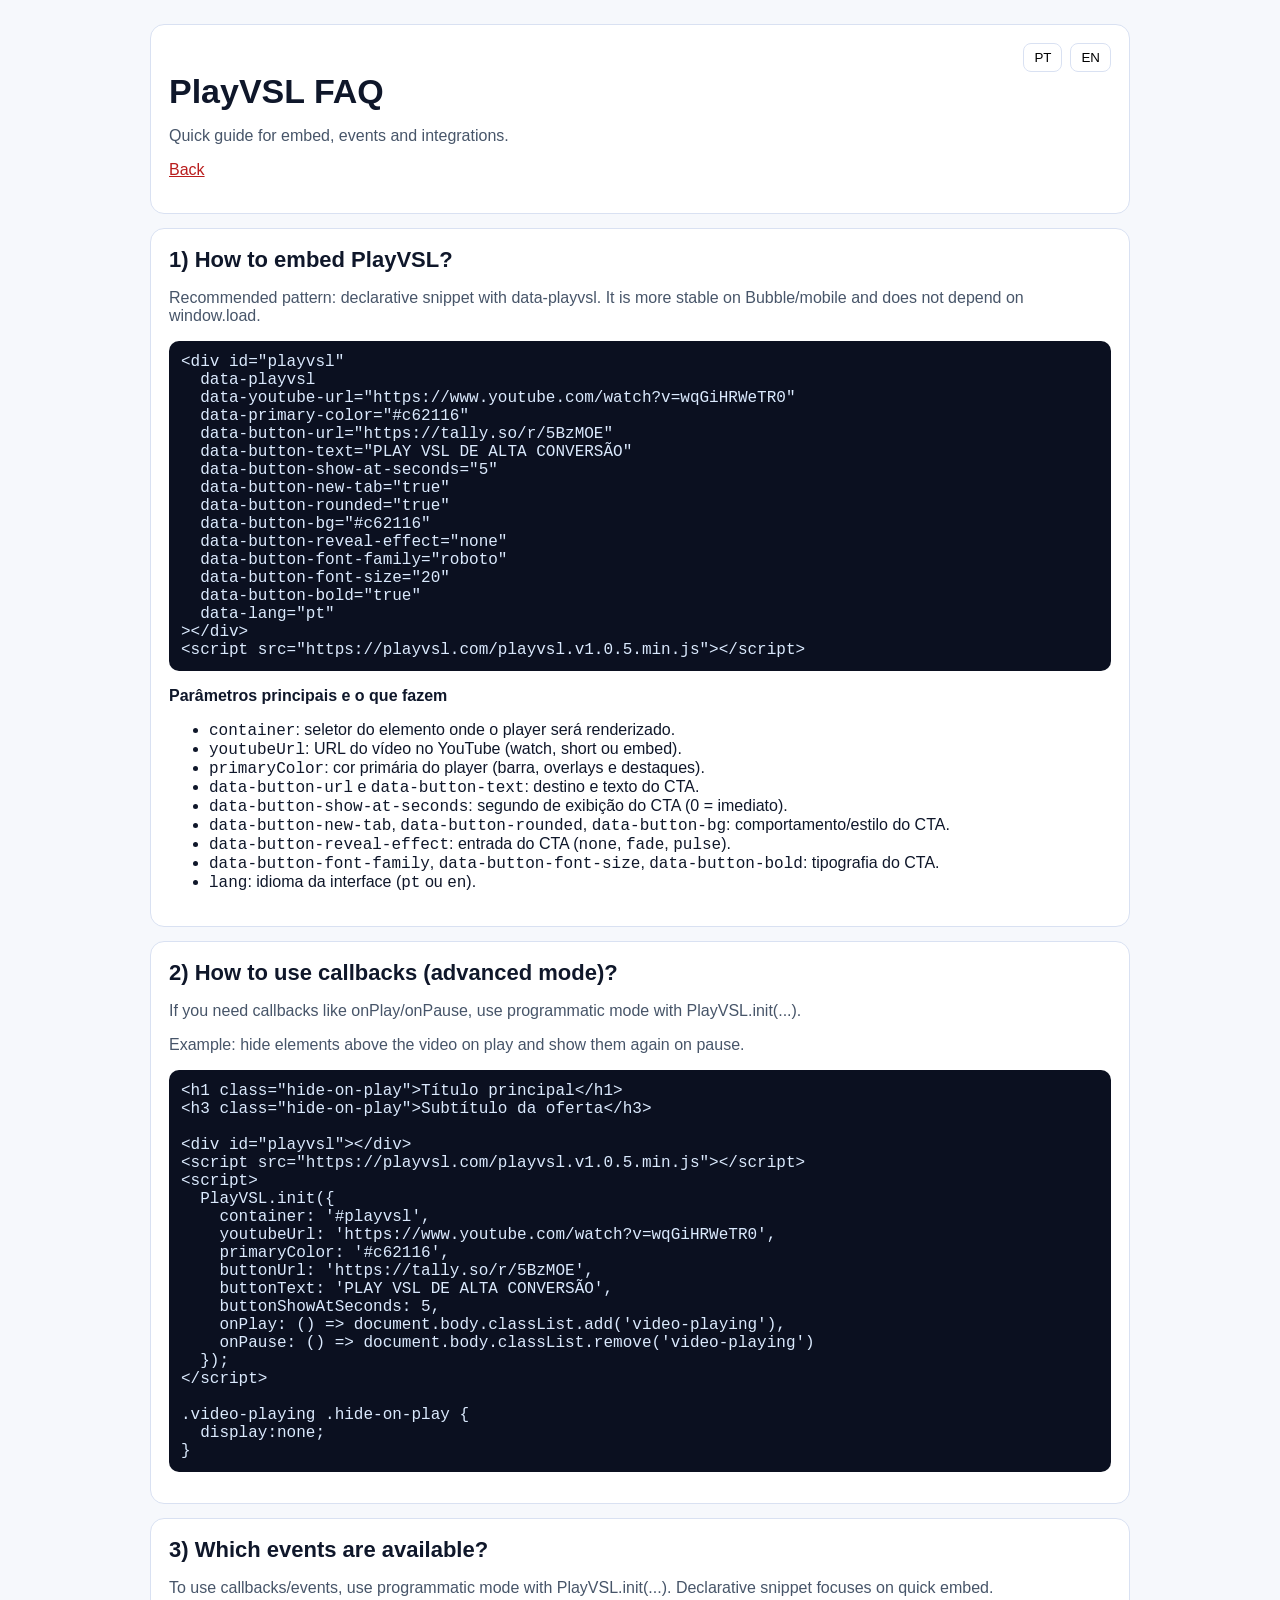
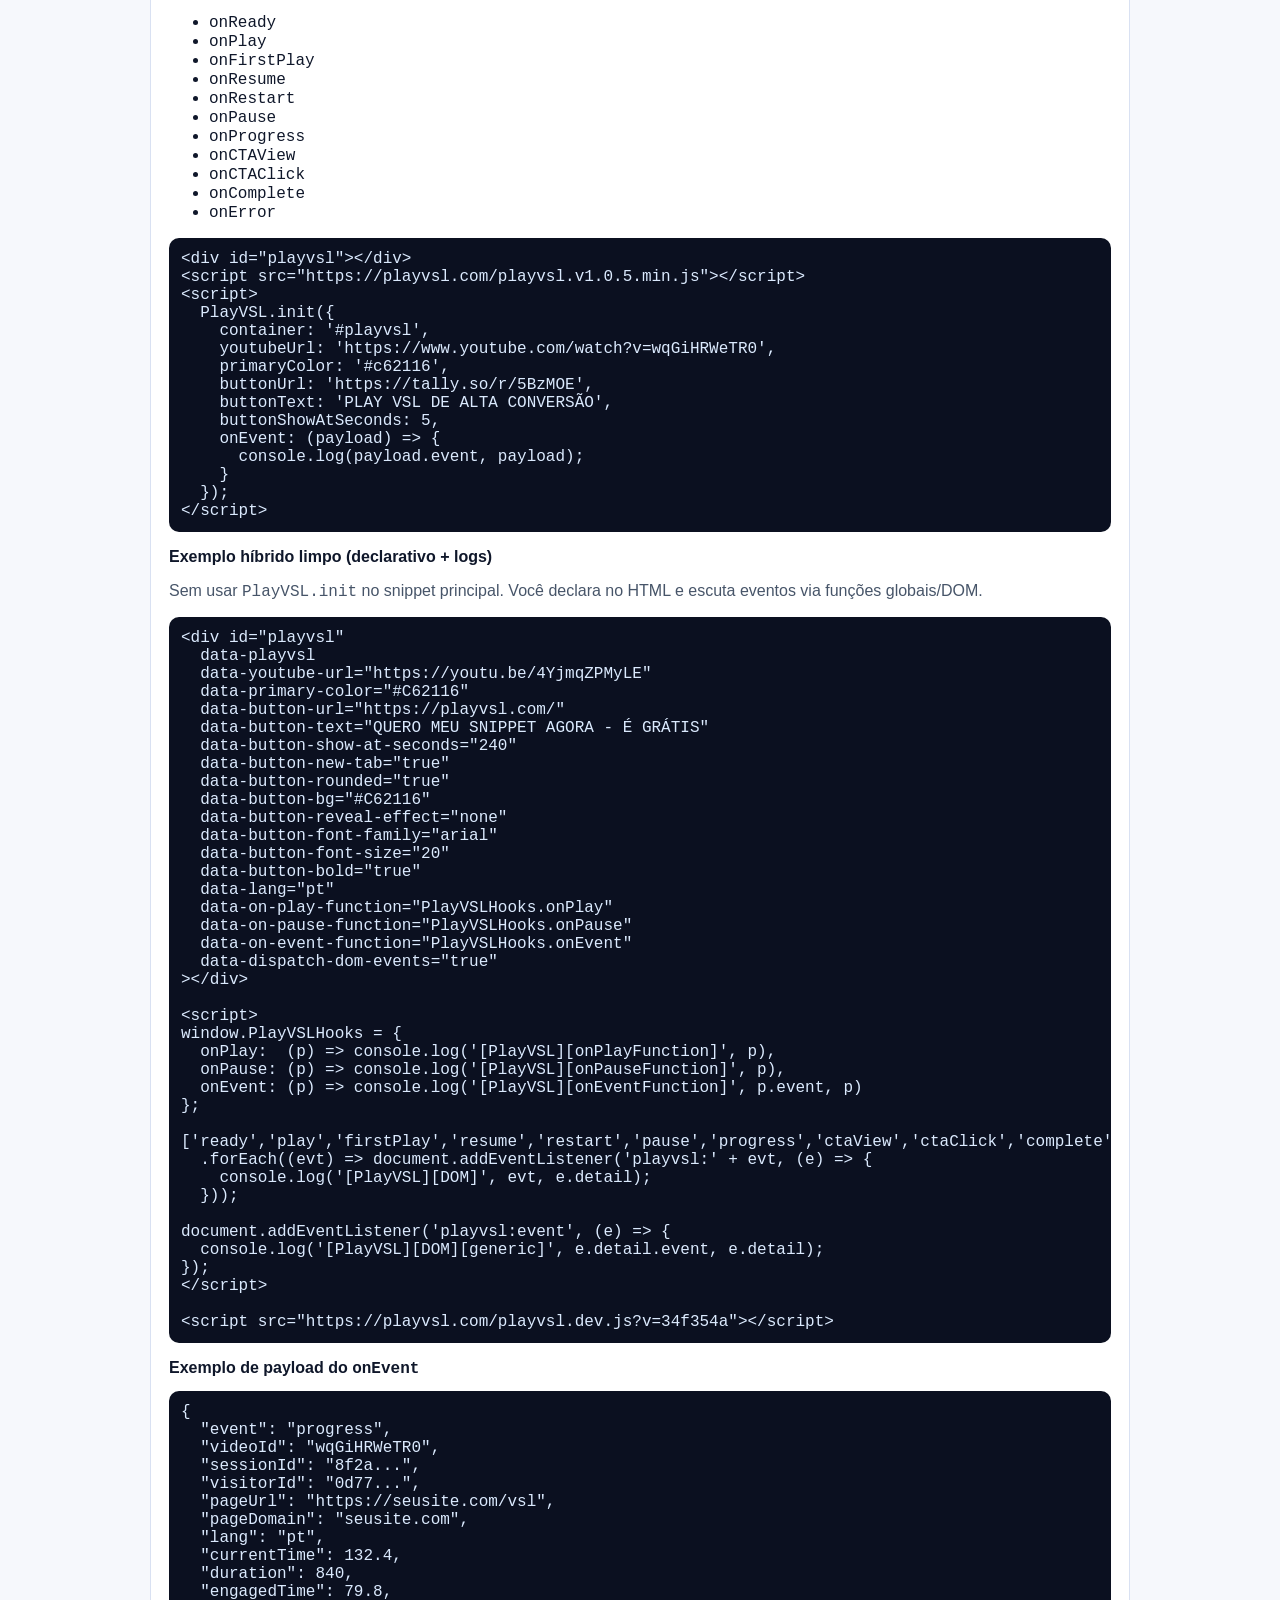
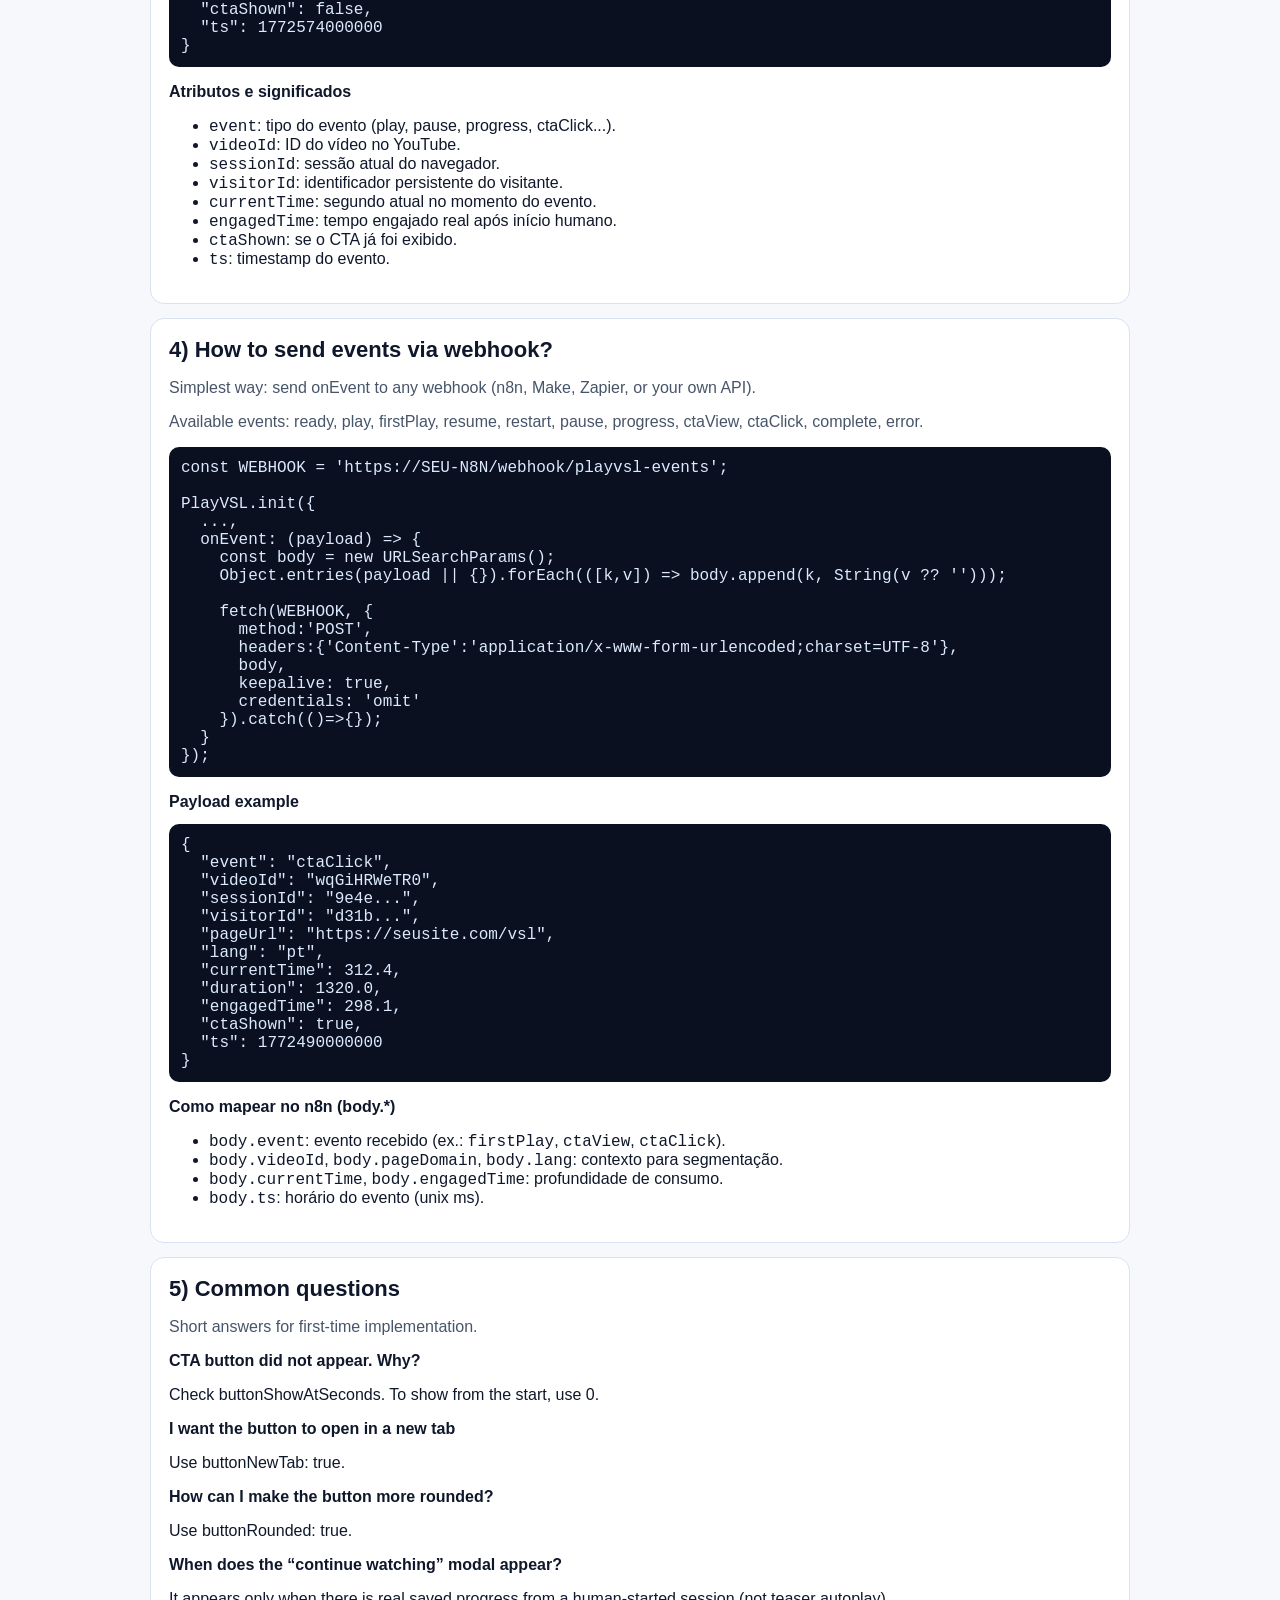
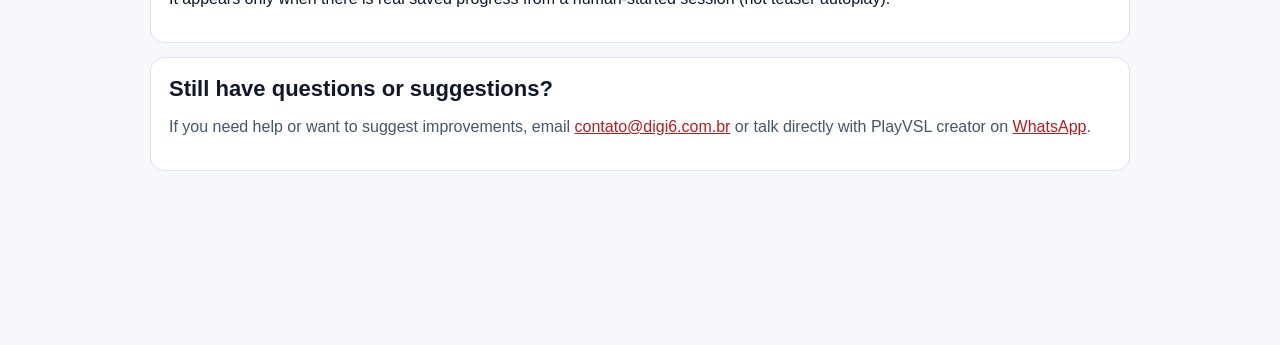
==== commit 4d645be7: "docs(faq): add clean hybrid declarative callback/logging example" ====
--- a/faq.html
+++ b/faq.html
@@ -111,6 +111,48 @@
     }
   });
 &lt;/script&gt;</code></pre>
+      <h3>Exemplo híbrido limpo (declarativo + logs)</h3>
+      <p class="muted">Sem usar <code>PlayVSL.init</code> no snippet principal. Você declara no HTML e escuta eventos via funções globais/DOM.</p>
+      <pre><code>&lt;div id="playvsl"
+  data-playvsl
+  data-youtube-url="https://youtu.be/4YjmqZPMyLE"
+  data-primary-color="#C62116"
+  data-button-url="https://playvsl.com/"
+  data-button-text="QUERO MEU SNIPPET AGORA - É GRÁTIS"
+  data-button-show-at-seconds="240"
+  data-button-new-tab="true"
+  data-button-rounded="true"
+  data-button-bg="#C62116"
+  data-button-reveal-effect="none"
+  data-button-font-family="arial"
+  data-button-font-size="20"
+  data-button-bold="true"
+  data-lang="pt"
+  data-on-play-function="PlayVSLHooks.onPlay"
+  data-on-pause-function="PlayVSLHooks.onPause"
+  data-on-event-function="PlayVSLHooks.onEvent"
+  data-dispatch-dom-events="true"
+&gt;&lt;/div&gt;
+
+&lt;script&gt;
+window.PlayVSLHooks = {
+  onPlay:  (p) =&gt; console.log('[PlayVSL][onPlayFunction]', p),
+  onPause: (p) =&gt; console.log('[PlayVSL][onPauseFunction]', p),
+  onEvent: (p) =&gt; console.log('[PlayVSL][onEventFunction]', p.event, p)
+};
+
+['ready','play','firstPlay','resume','restart','pause','progress','ctaView','ctaClick','complete','error']
+  .forEach((evt) =&gt; document.addEventListener('playvsl:' + evt, (e) =&gt; {
+    console.log('[PlayVSL][DOM]', evt, e.detail);
+  }));
+
+document.addEventListener('playvsl:event', (e) =&gt; {
+  console.log('[PlayVSL][DOM][generic]', e.detail.event, e.detail);
+});
+&lt;/script&gt;
+
+&lt;script src="https://playvsl.com/playvsl.dev.js?v=34f354a"&gt;&lt;/script&gt;</code></pre>
+
       <h3>Exemplo de payload do <code>onEvent</code></h3>
       <pre><code>{
   "event": "progress",
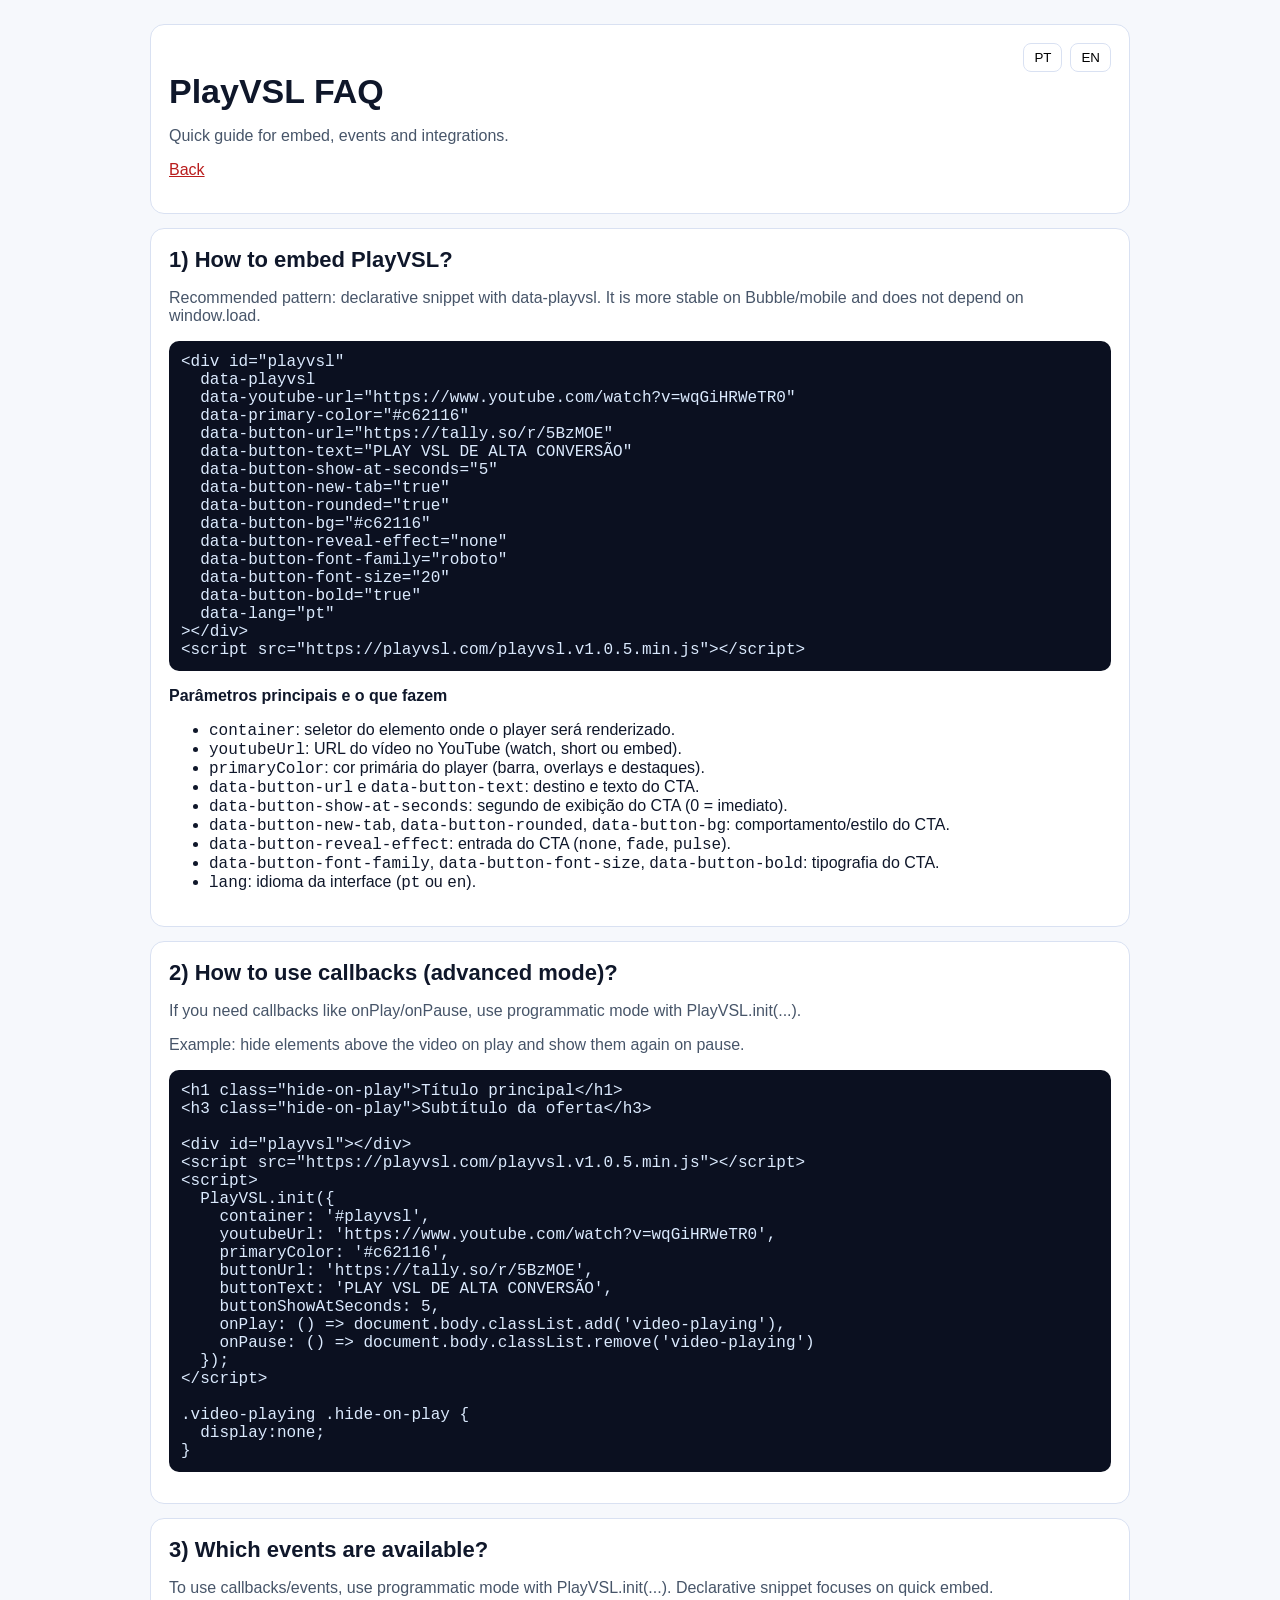
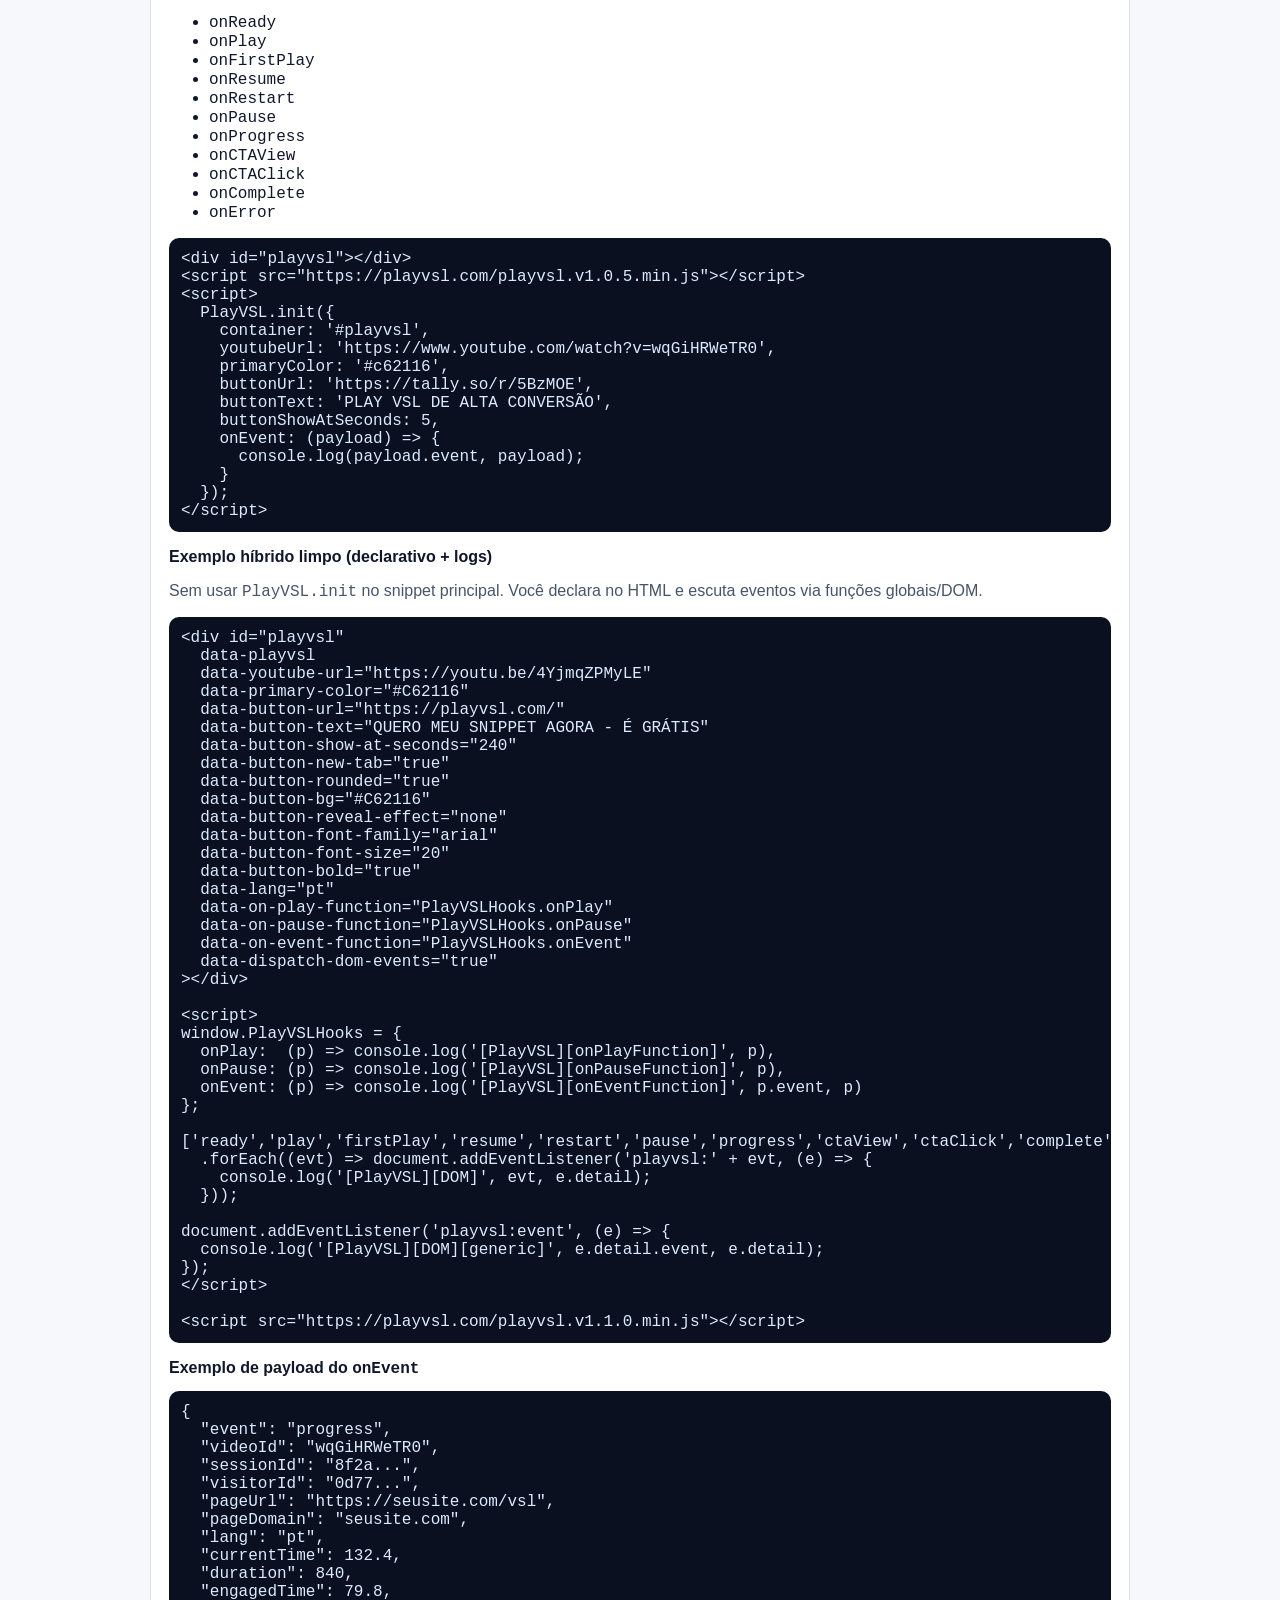
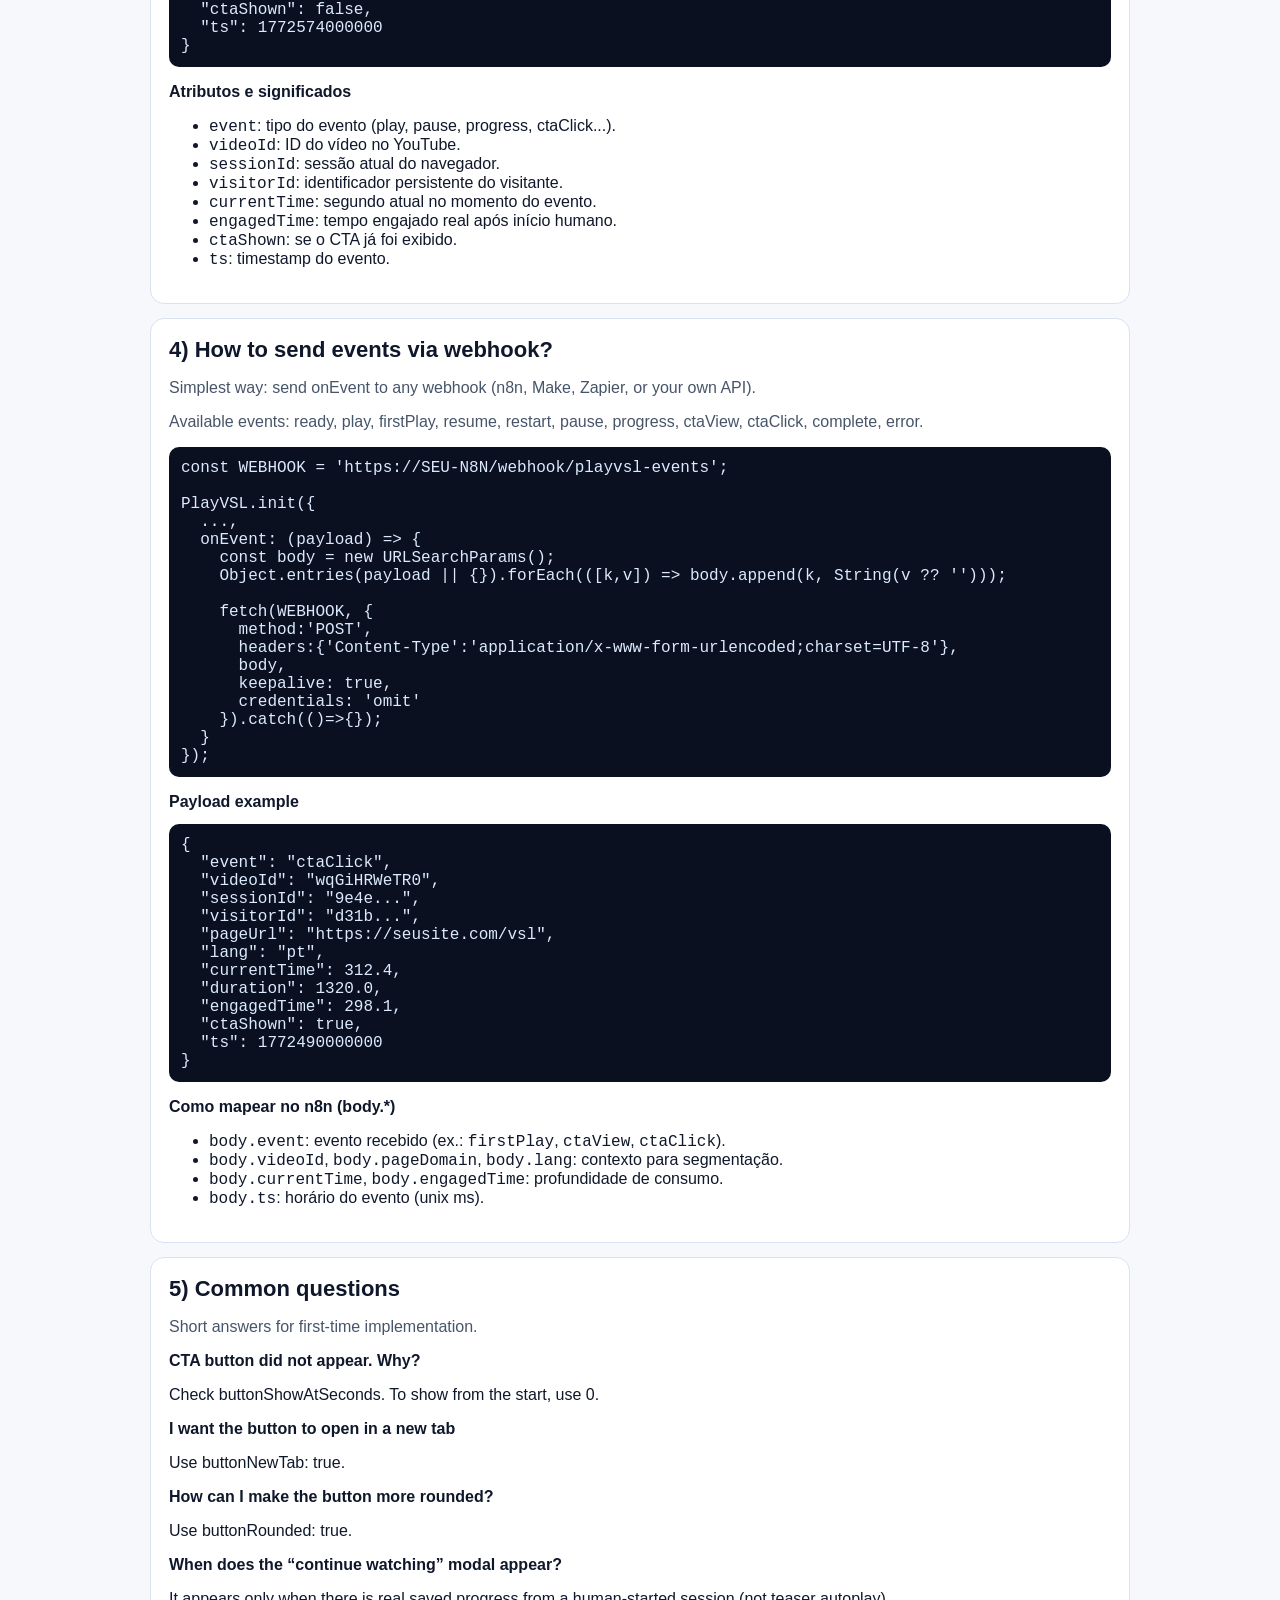
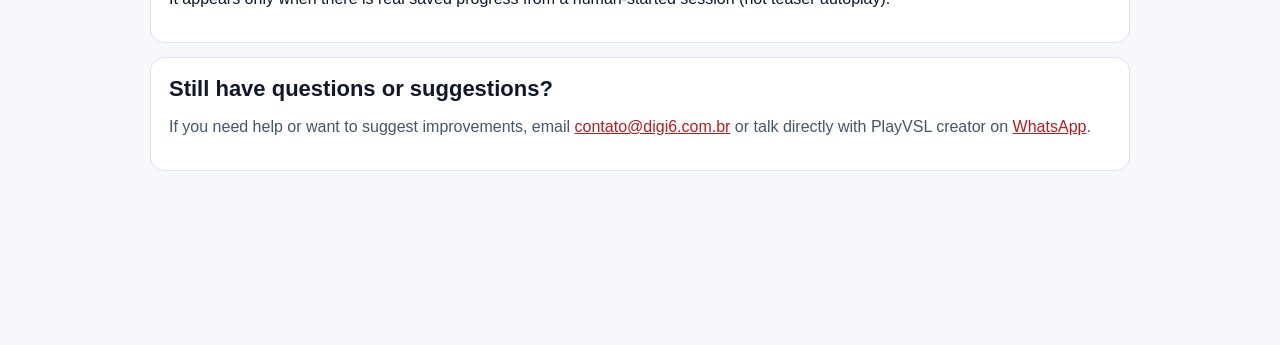
==== commit d897ad8c: "docs(faq): point hybrid example script to v1.1.0 production build" ====
--- a/faq.html
+++ b/faq.html
@@ -151,7 +151,7 @@
 });
 &lt;/script&gt;
 
-&lt;script src="https://playvsl.com/playvsl.dev.js?v=34f354a"&gt;&lt;/script&gt;</code></pre>
+&lt;script src="https://playvsl.com/playvsl.v1.1.0.min.js"&gt;&lt;/script&gt;</code></pre>
 
       <h3>Exemplo de payload do <code>onEvent</code></h3>
       <pre><code>{
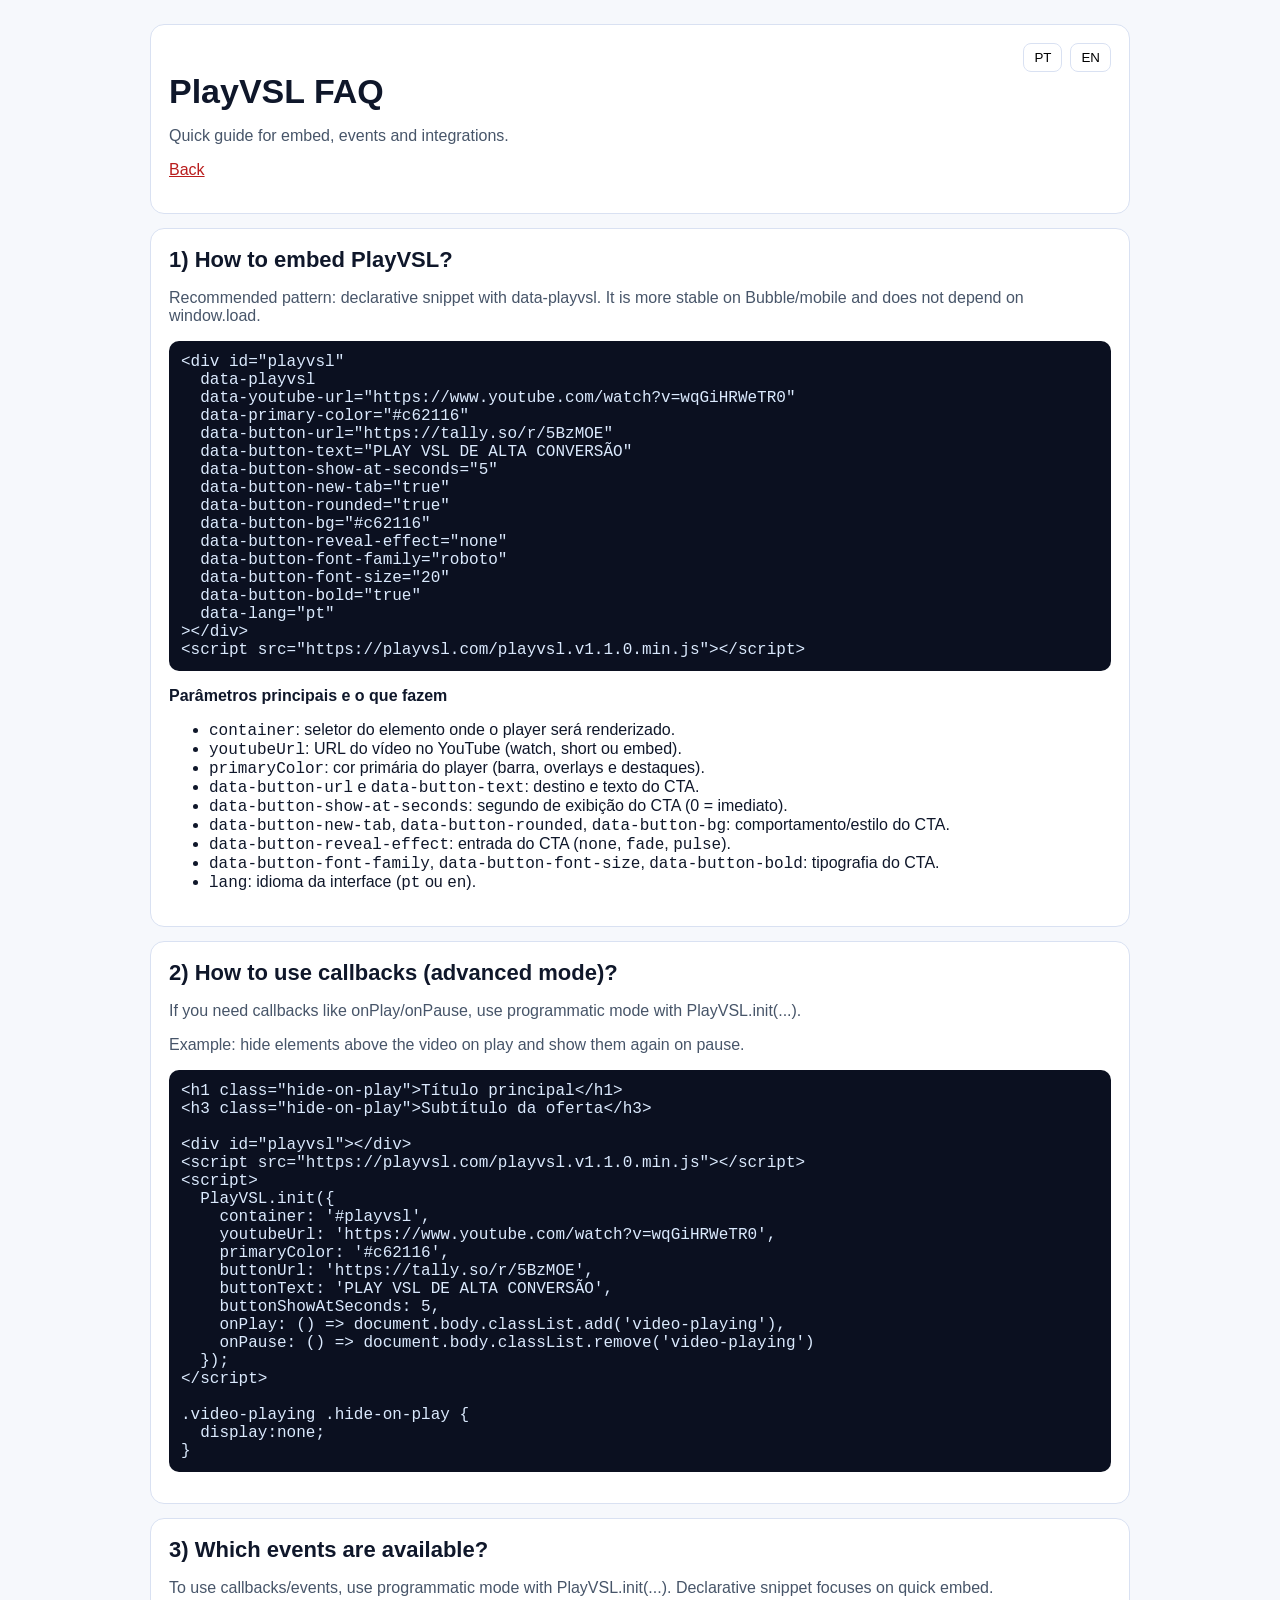
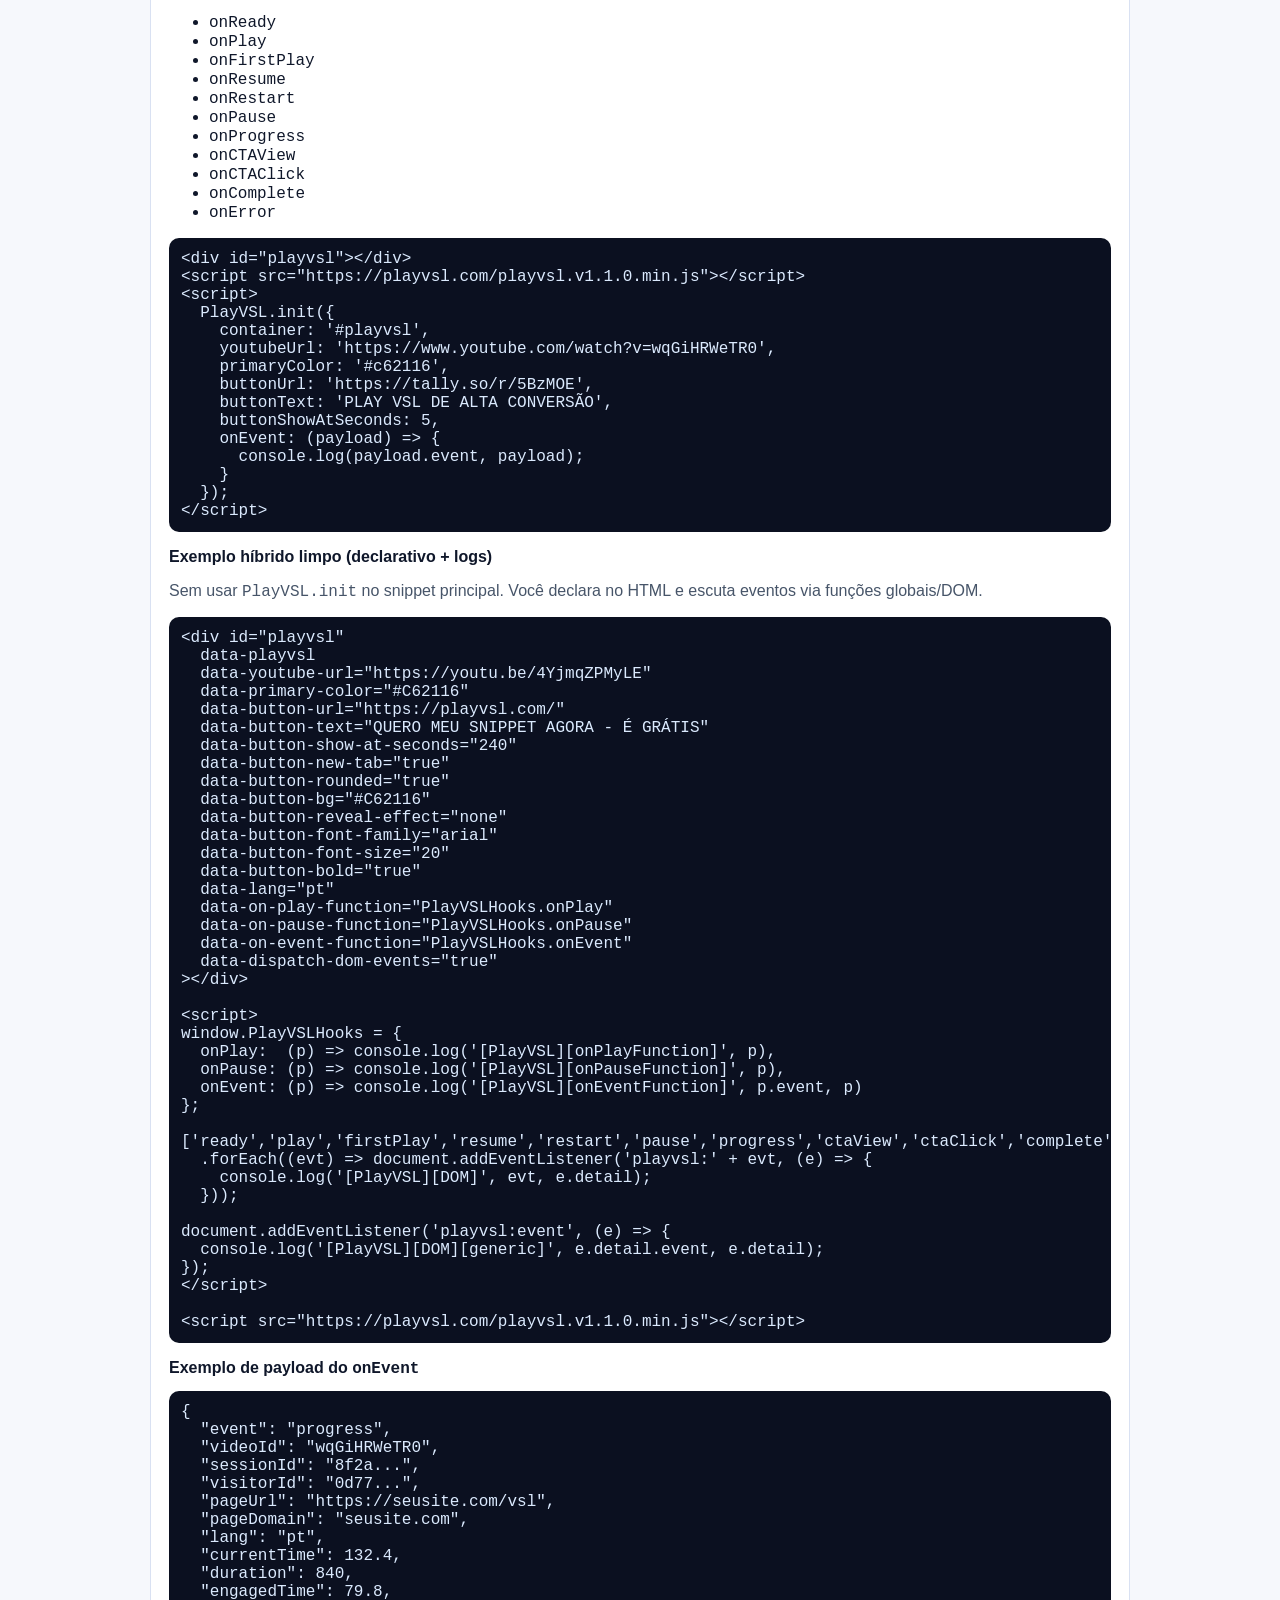
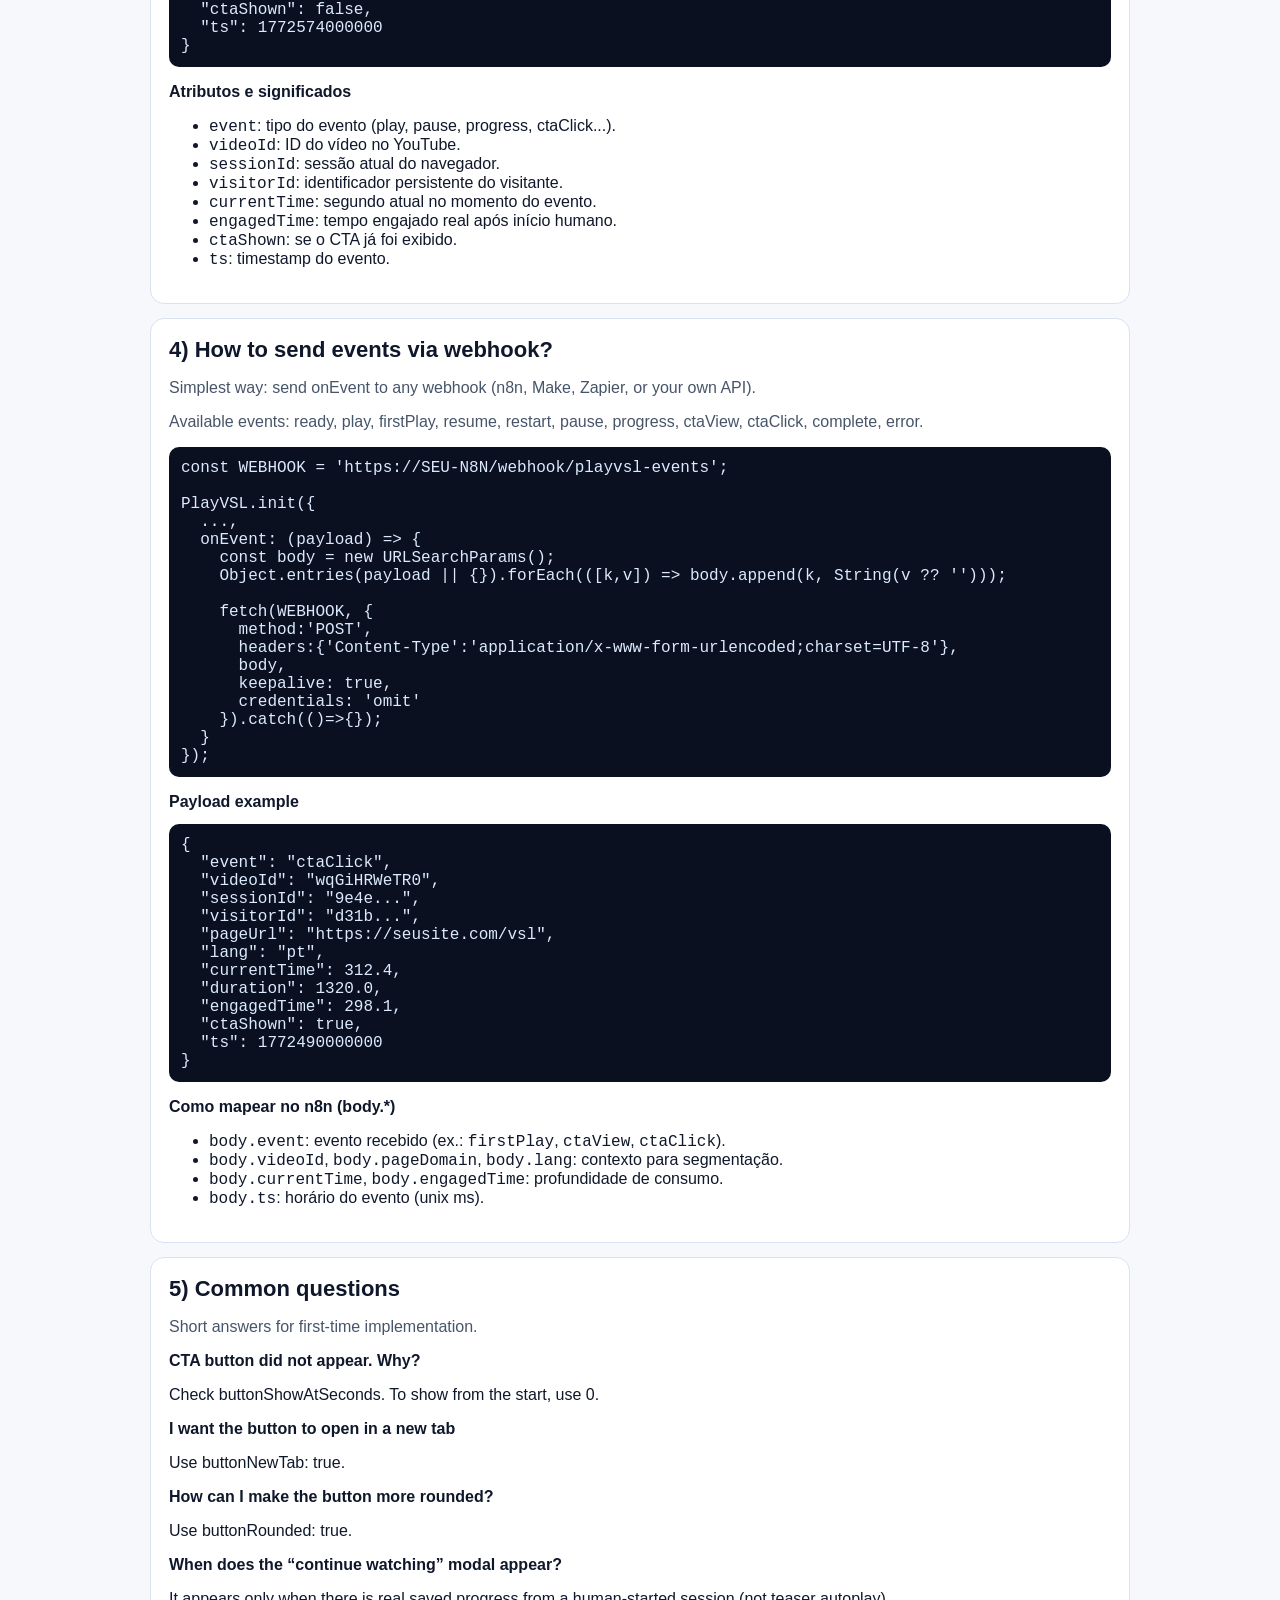
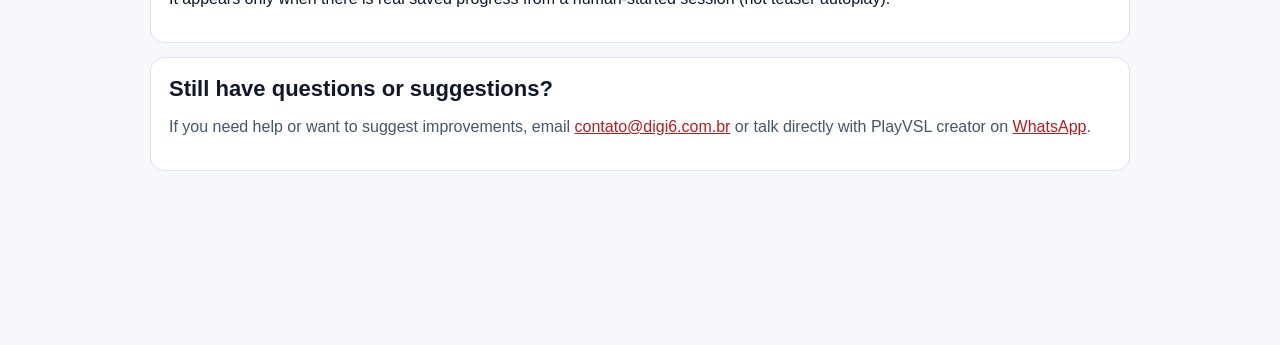
==== commit 1cacad91: "docs(faq): normalize all script examples to v1.1.0" ====
--- a/faq.html
+++ b/faq.html
@@ -48,7 +48,7 @@
   data-button-bold="true"
   data-lang="pt"
 &gt;&lt;/div&gt;
-&lt;script src="https://playvsl.com/playvsl.v1.0.5.min.js"&gt;&lt;/script&gt;</code></pre>
+&lt;script src="https://playvsl.com/playvsl.v1.1.0.min.js"&gt;&lt;/script&gt;</code></pre>
       <h3>Parâmetros principais e o que fazem</h3>
       <ul>
         <li><code>container</code>: seletor do elemento onde o player será renderizado.</li>
@@ -71,7 +71,7 @@
 &lt;h3 class="hide-on-play"&gt;Subtítulo da oferta&lt;/h3&gt;
 
 &lt;div id="playvsl"&gt;&lt;/div&gt;
-&lt;script src="https://playvsl.com/playvsl.v1.0.5.min.js"&gt;&lt;/script&gt;
+&lt;script src="https://playvsl.com/playvsl.v1.1.0.min.js"&gt;&lt;/script&gt;
 &lt;script&gt;
   PlayVSL.init({
     container: '#playvsl',
@@ -97,7 +97,7 @@
         <li><code>onReady</code></li><li><code>onPlay</code></li><li><code>onFirstPlay</code></li><li><code>onResume</code></li><li><code>onRestart</code></li><li><code>onPause</code></li><li><code>onProgress</code></li><li><code>onCTAView</code></li><li><code>onCTAClick</code></li><li><code>onComplete</code></li><li><code>onError</code></li>
       </ul>
       <pre><code>&lt;div id="playvsl"&gt;&lt;/div&gt;
-&lt;script src="https://playvsl.com/playvsl.v1.0.5.min.js"&gt;&lt;/script&gt;
+&lt;script src="https://playvsl.com/playvsl.v1.1.0.min.js"&gt;&lt;/script&gt;
 &lt;script&gt;
   PlayVSL.init({
     container: '#playvsl',
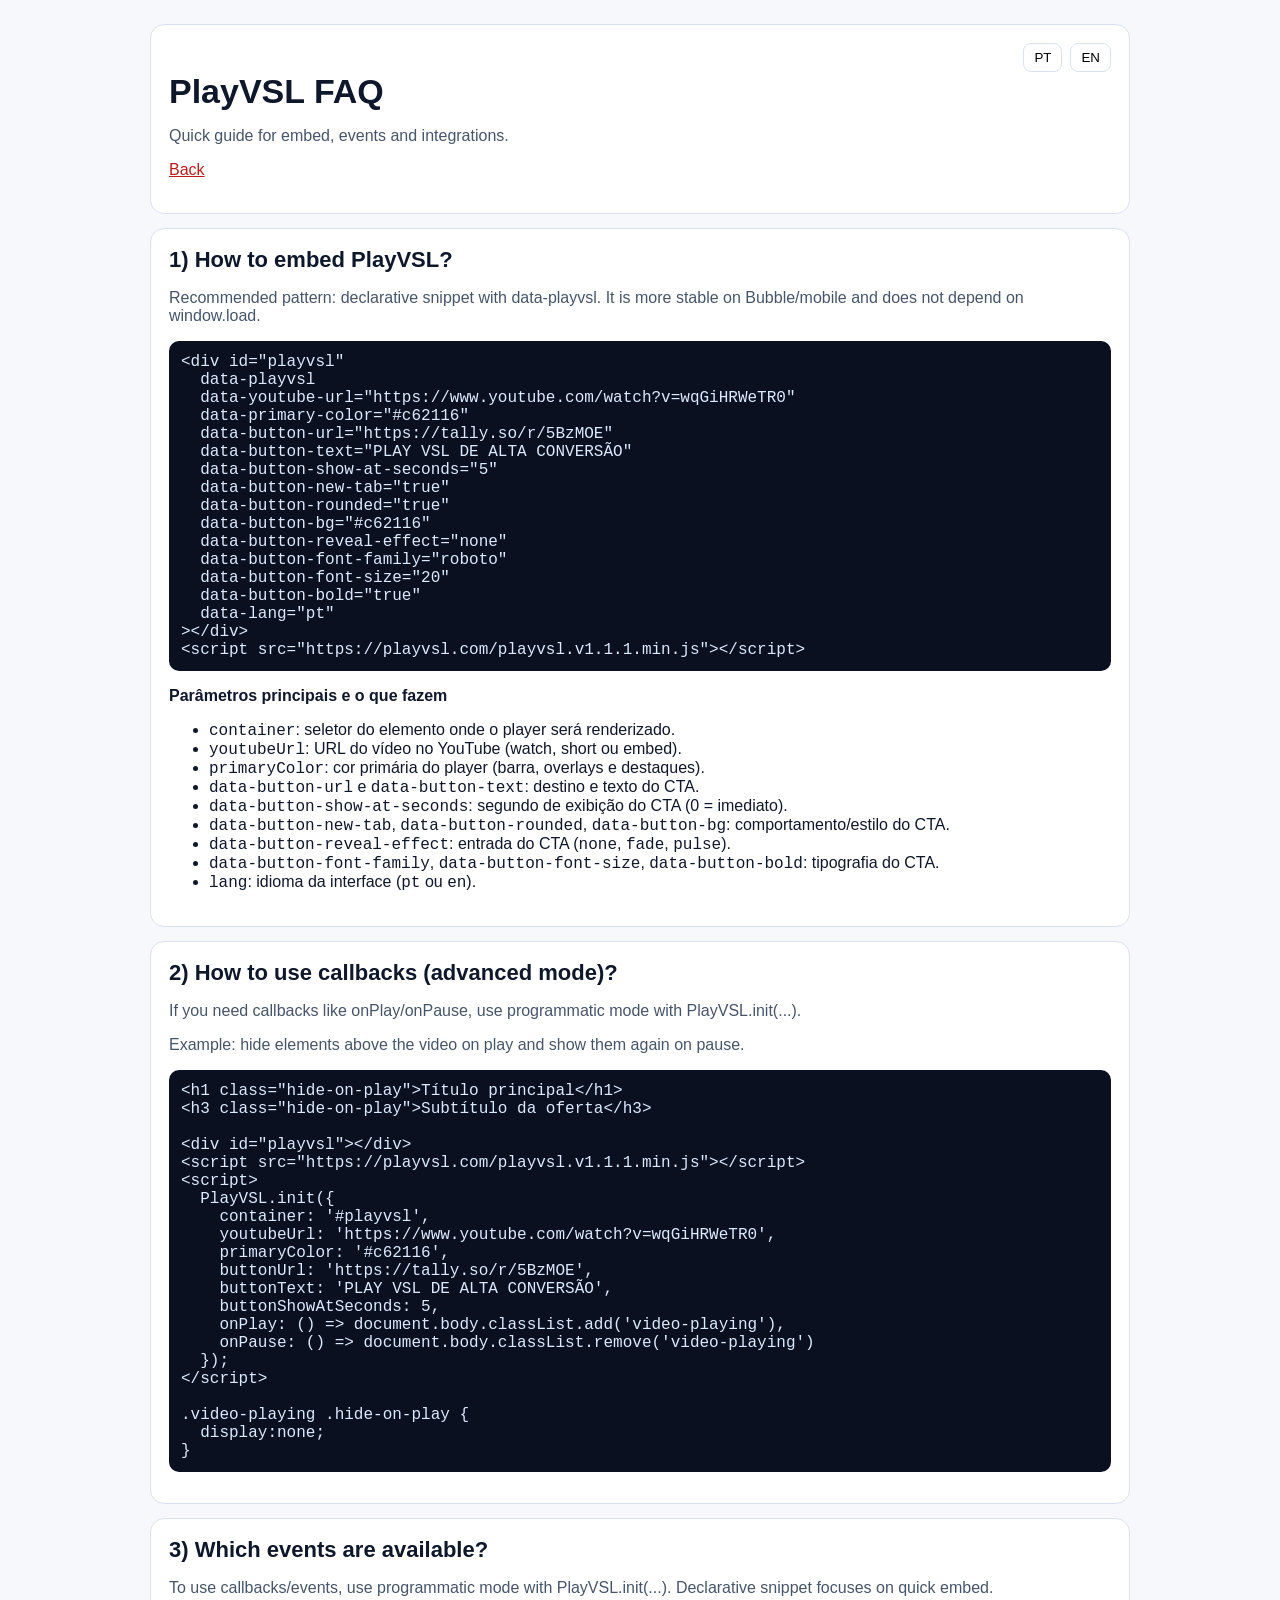
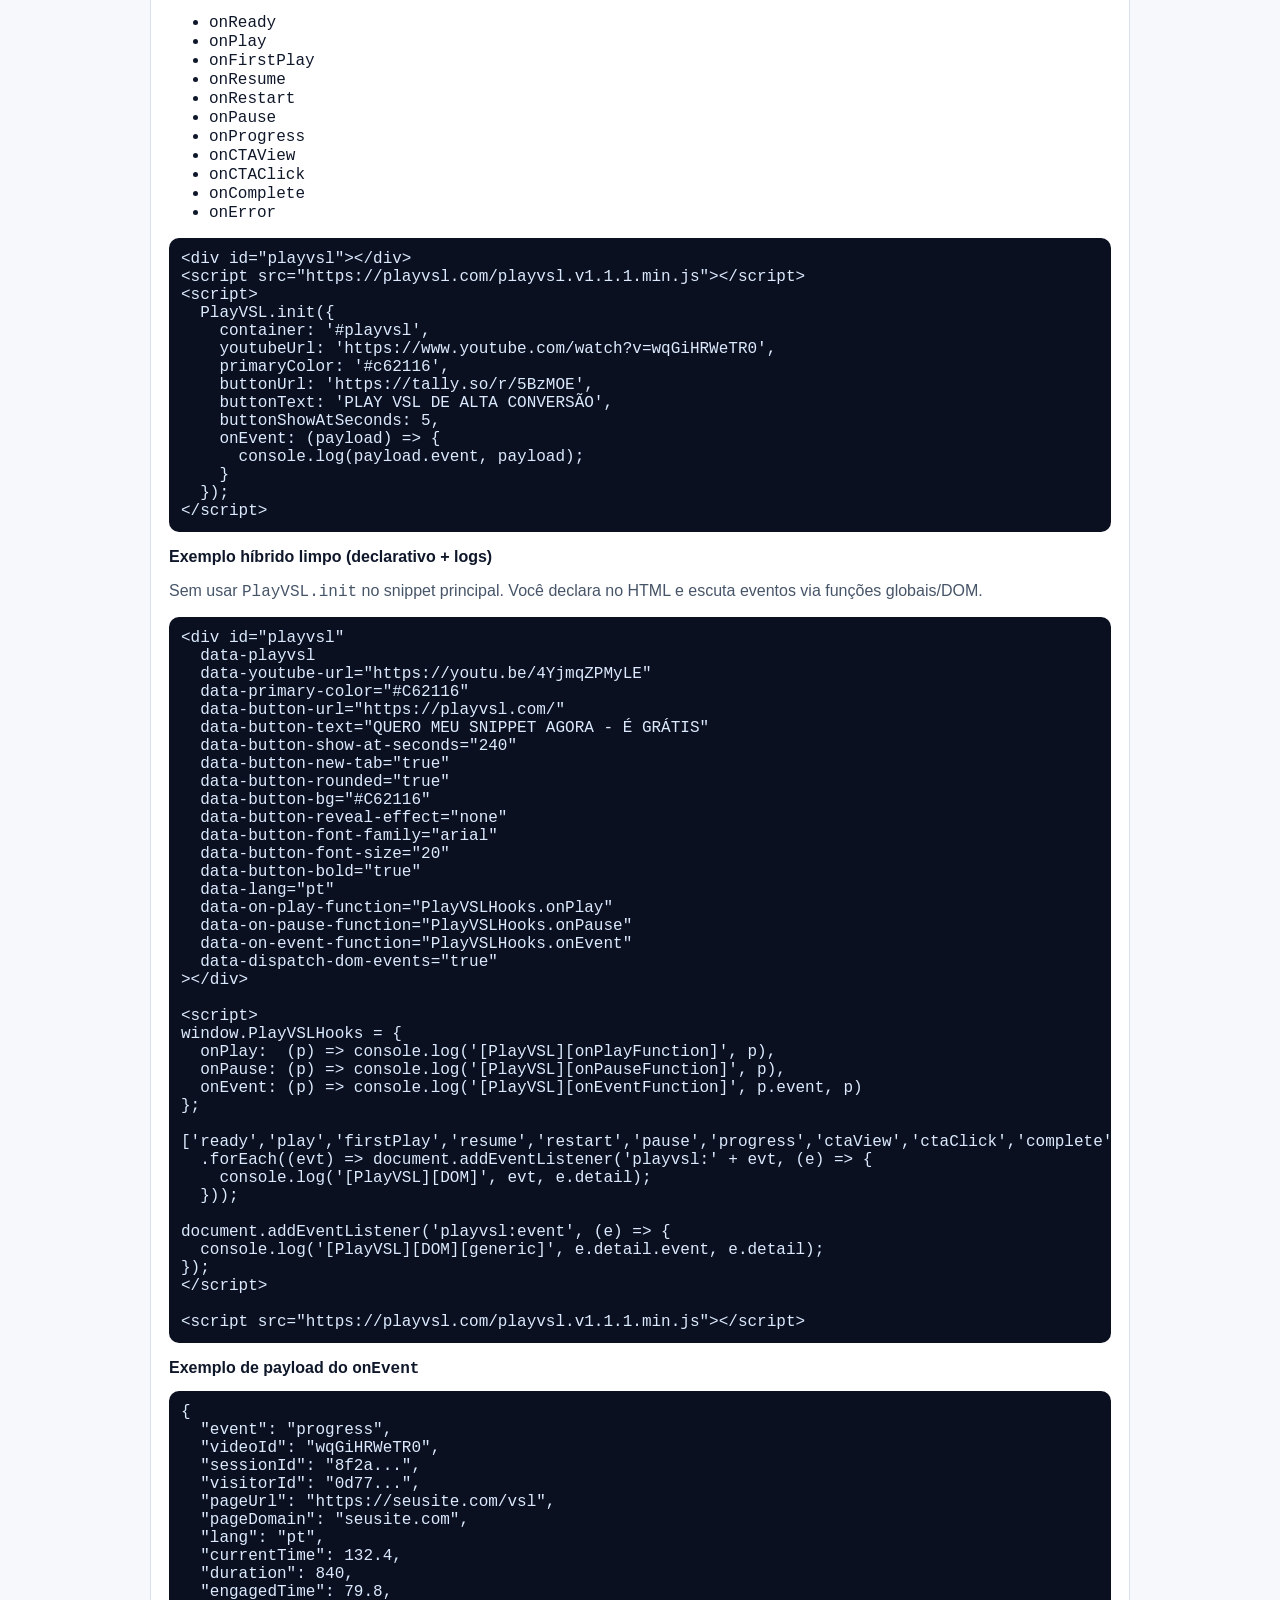
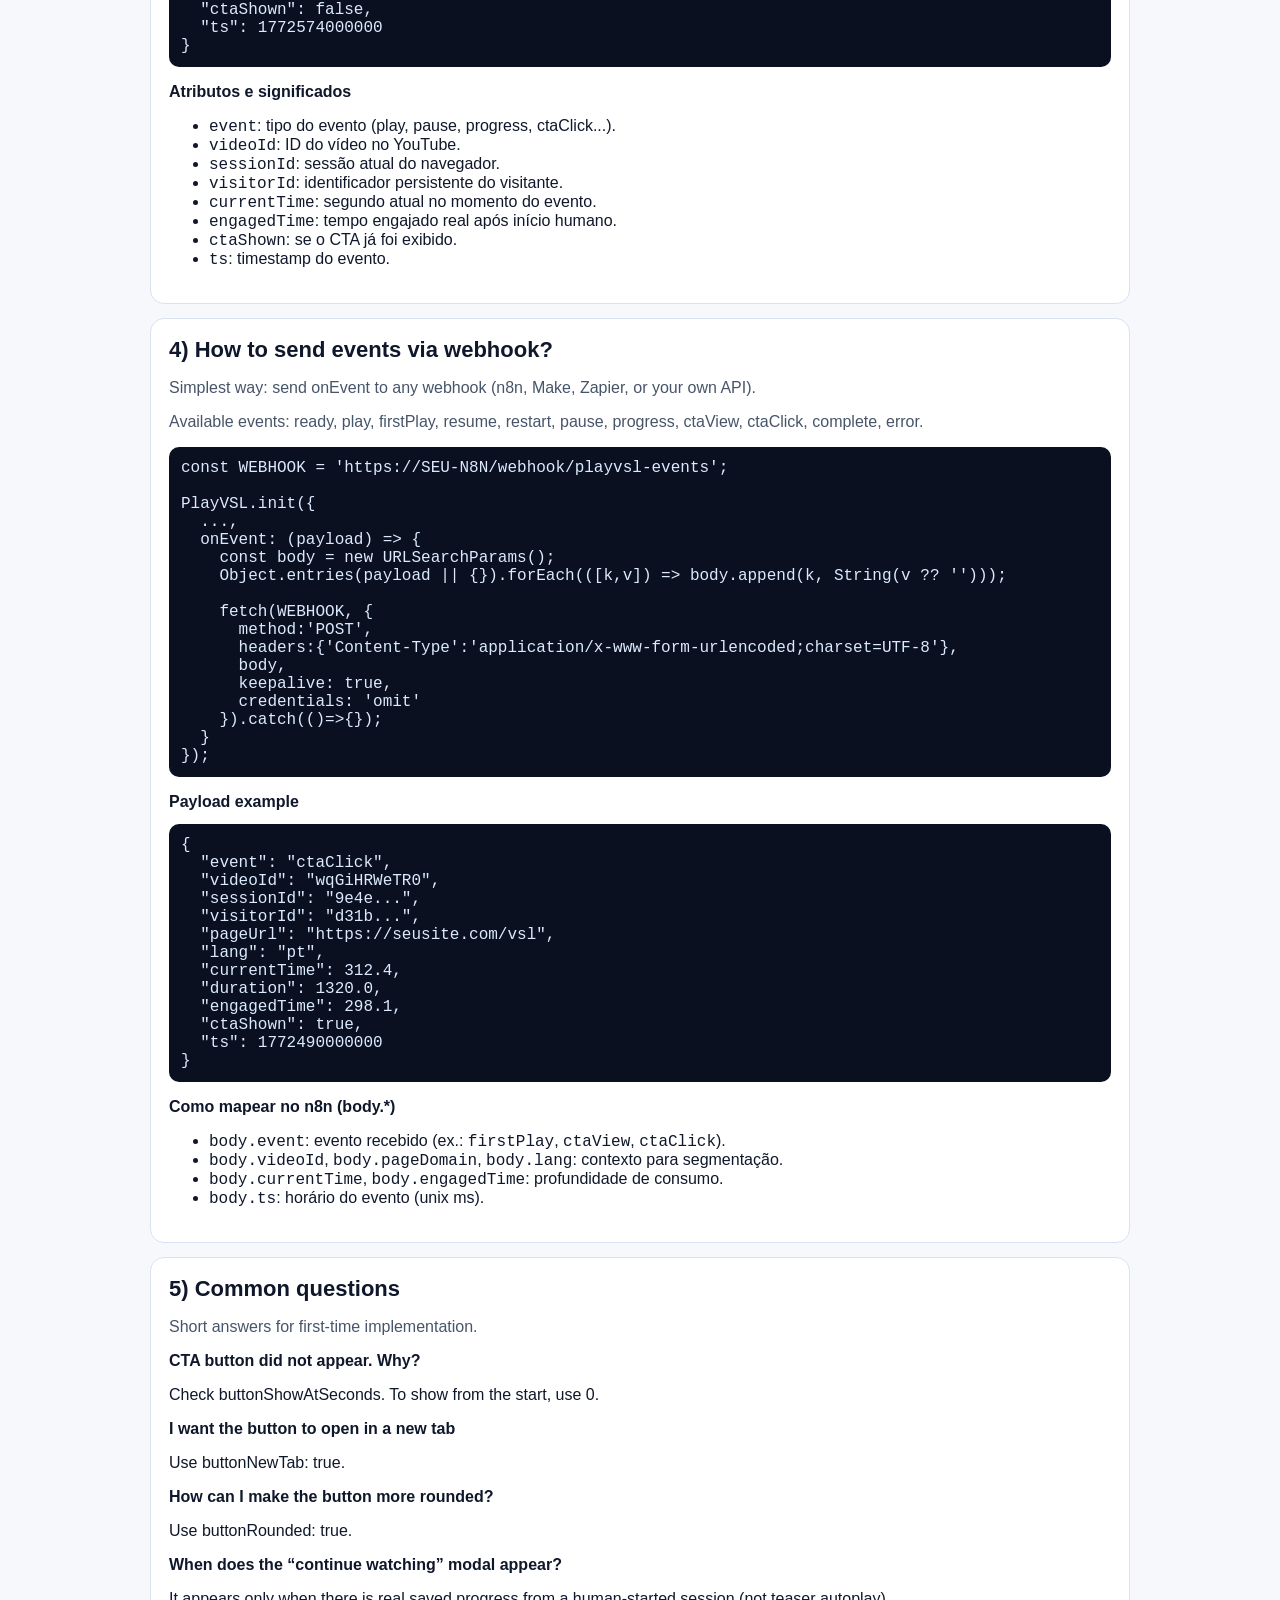
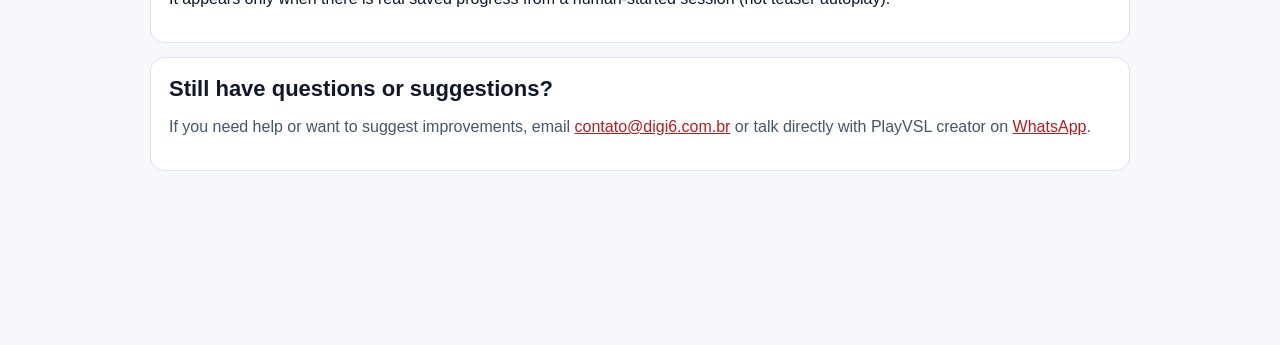
==== commit b5868a6b: "release: v1.1.1" ====
--- a/faq.html
+++ b/faq.html
@@ -48,7 +48,7 @@
   data-button-bold="true"
   data-lang="pt"
 &gt;&lt;/div&gt;
-&lt;script src="https://playvsl.com/playvsl.v1.1.0.min.js"&gt;&lt;/script&gt;</code></pre>
+&lt;script src="https://playvsl.com/playvsl.v1.1.1.min.js"&gt;&lt;/script&gt;</code></pre>
       <h3>Parâmetros principais e o que fazem</h3>
       <ul>
         <li><code>container</code>: seletor do elemento onde o player será renderizado.</li>
@@ -71,7 +71,7 @@
 &lt;h3 class="hide-on-play"&gt;Subtítulo da oferta&lt;/h3&gt;
 
 &lt;div id="playvsl"&gt;&lt;/div&gt;
-&lt;script src="https://playvsl.com/playvsl.v1.1.0.min.js"&gt;&lt;/script&gt;
+&lt;script src="https://playvsl.com/playvsl.v1.1.1.min.js"&gt;&lt;/script&gt;
 &lt;script&gt;
   PlayVSL.init({
     container: '#playvsl',
@@ -97,7 +97,7 @@
         <li><code>onReady</code></li><li><code>onPlay</code></li><li><code>onFirstPlay</code></li><li><code>onResume</code></li><li><code>onRestart</code></li><li><code>onPause</code></li><li><code>onProgress</code></li><li><code>onCTAView</code></li><li><code>onCTAClick</code></li><li><code>onComplete</code></li><li><code>onError</code></li>
       </ul>
       <pre><code>&lt;div id="playvsl"&gt;&lt;/div&gt;
-&lt;script src="https://playvsl.com/playvsl.v1.1.0.min.js"&gt;&lt;/script&gt;
+&lt;script src="https://playvsl.com/playvsl.v1.1.1.min.js"&gt;&lt;/script&gt;
 &lt;script&gt;
   PlayVSL.init({
     container: '#playvsl',
@@ -151,7 +151,7 @@
 });
 &lt;/script&gt;
 
-&lt;script src="https://playvsl.com/playvsl.v1.1.0.min.js"&gt;&lt;/script&gt;</code></pre>
+&lt;script src="https://playvsl.com/playvsl.v1.1.1.min.js"&gt;&lt;/script&gt;</code></pre>
 
       <h3>Exemplo de payload do <code>onEvent</code></h3>
       <pre><code>{
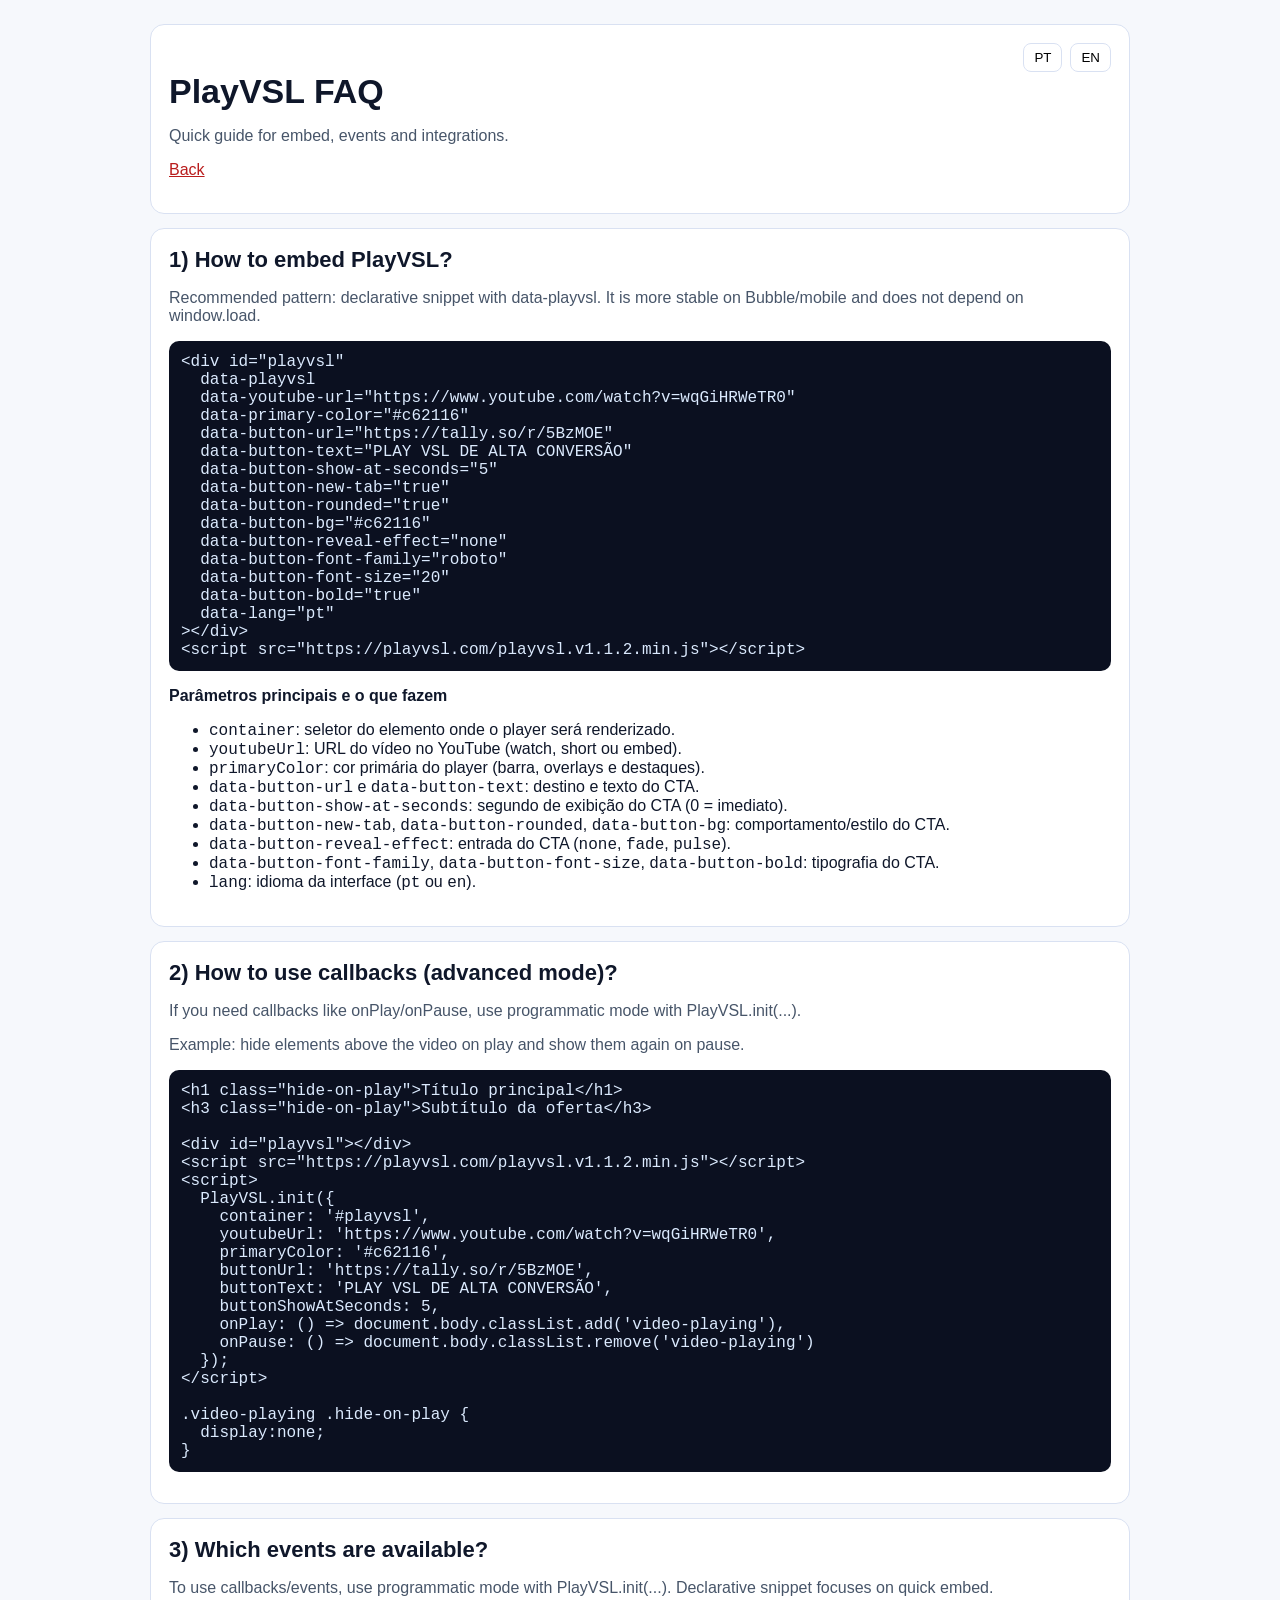
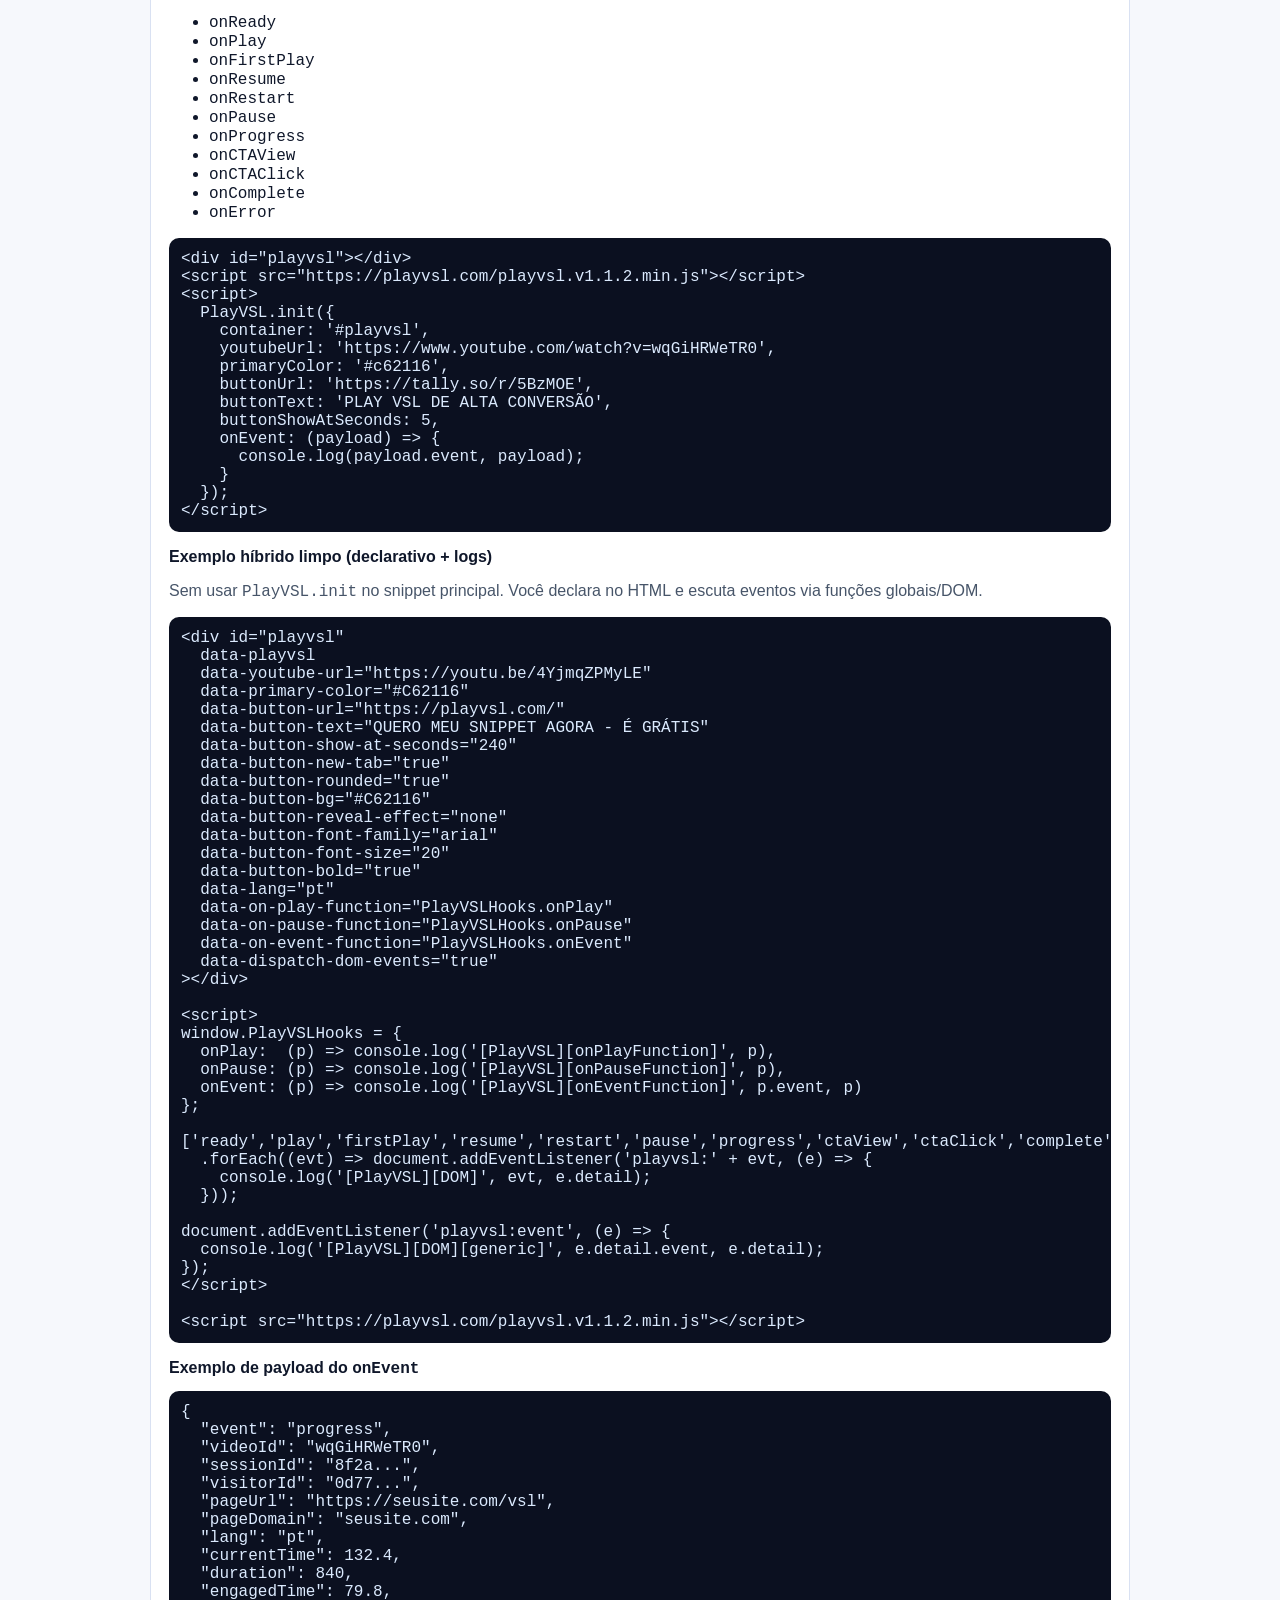
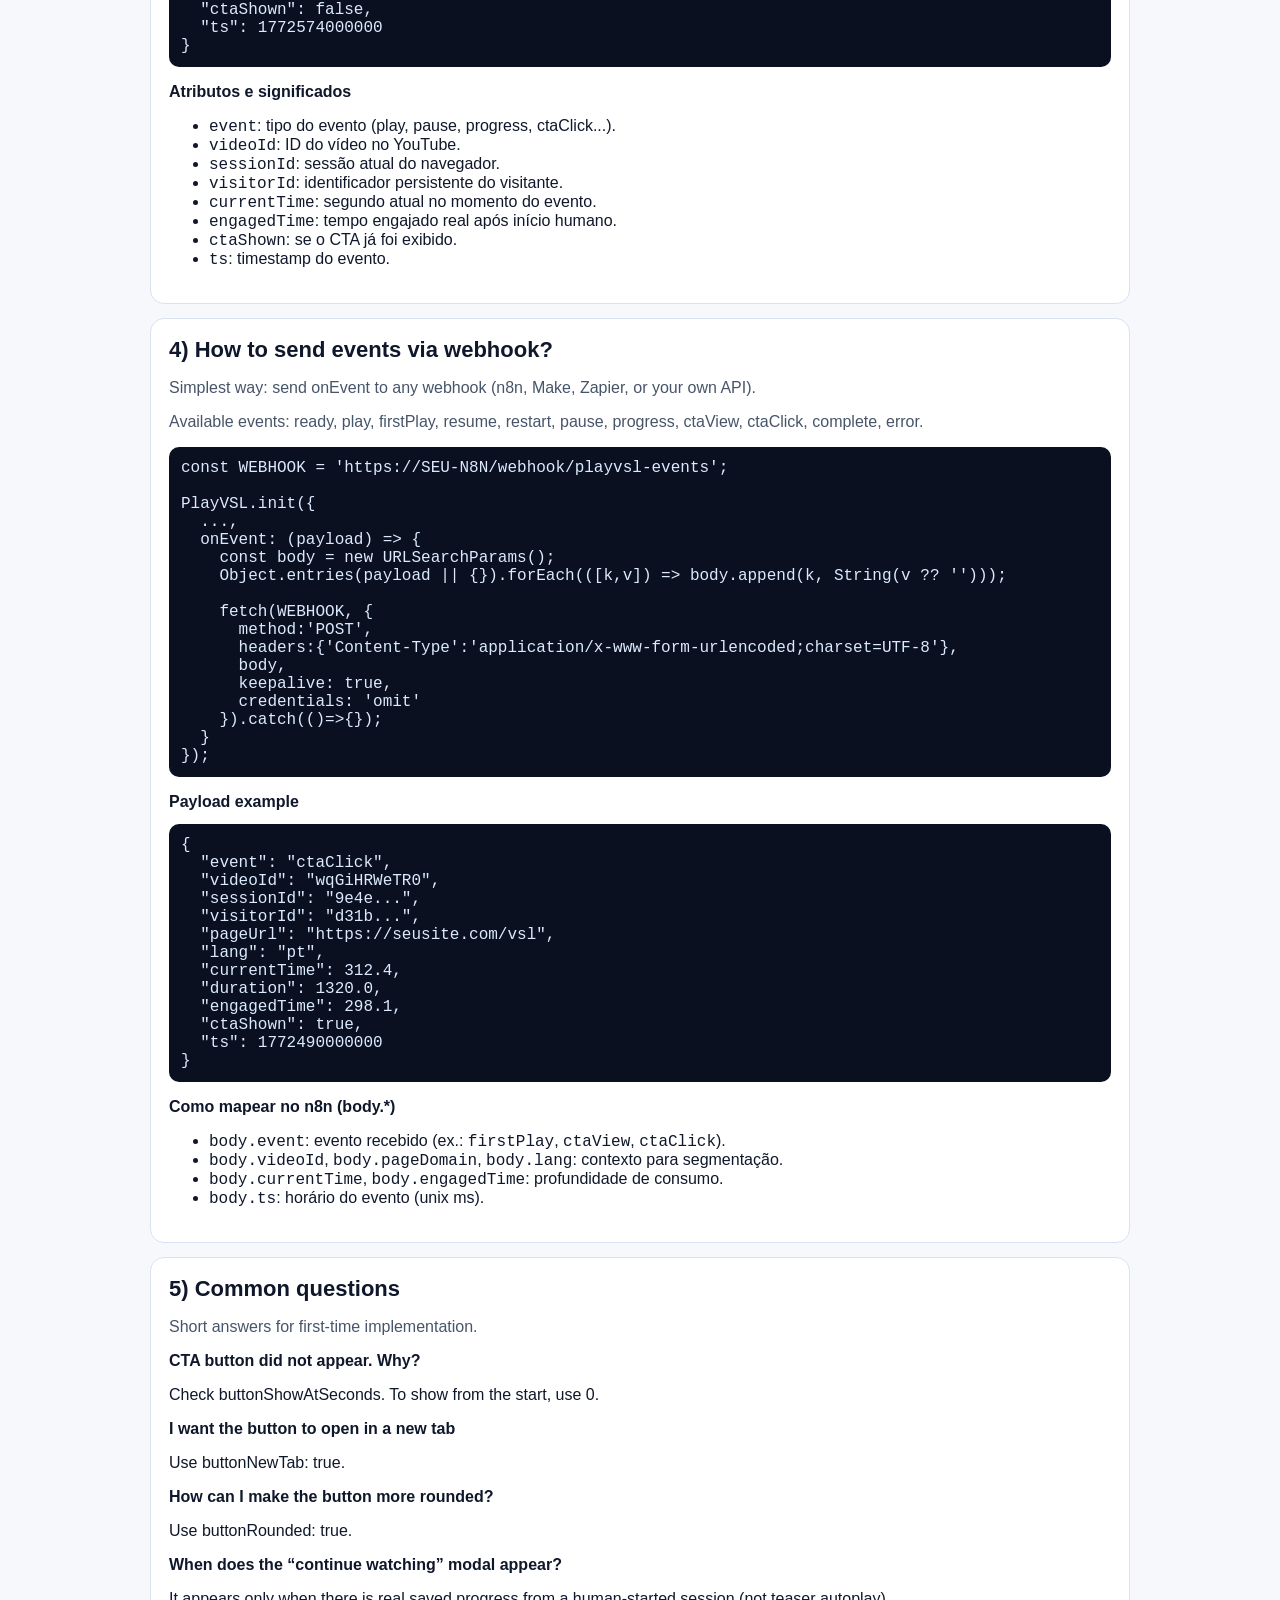
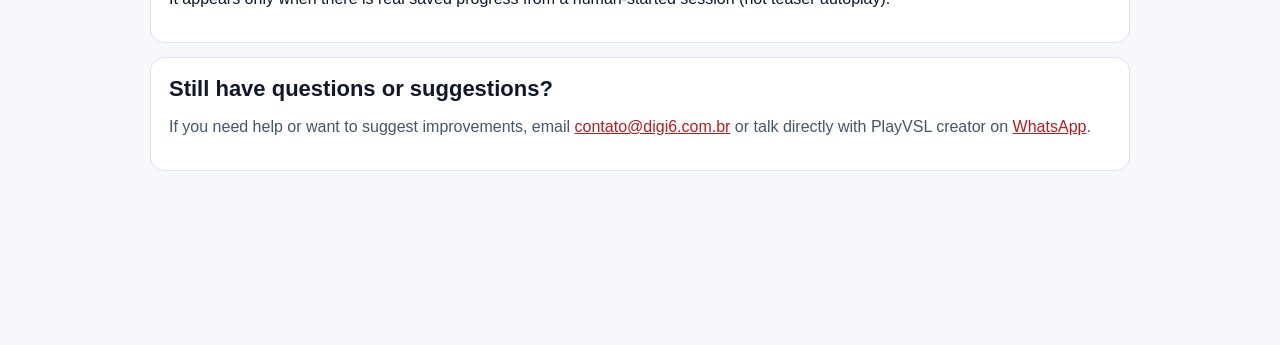
==== commit 971eb63a: "release: v1.1.2" ====
--- a/faq.html
+++ b/faq.html
@@ -48,7 +48,7 @@
   data-button-bold="true"
   data-lang="pt"
 &gt;&lt;/div&gt;
-&lt;script src="https://playvsl.com/playvsl.v1.1.1.min.js"&gt;&lt;/script&gt;</code></pre>
+&lt;script src="https://playvsl.com/playvsl.v1.1.2.min.js"&gt;&lt;/script&gt;</code></pre>
       <h3>Parâmetros principais e o que fazem</h3>
       <ul>
         <li><code>container</code>: seletor do elemento onde o player será renderizado.</li>
@@ -71,7 +71,7 @@
 &lt;h3 class="hide-on-play"&gt;Subtítulo da oferta&lt;/h3&gt;
 
 &lt;div id="playvsl"&gt;&lt;/div&gt;
-&lt;script src="https://playvsl.com/playvsl.v1.1.1.min.js"&gt;&lt;/script&gt;
+&lt;script src="https://playvsl.com/playvsl.v1.1.2.min.js"&gt;&lt;/script&gt;
 &lt;script&gt;
   PlayVSL.init({
     container: '#playvsl',
@@ -97,7 +97,7 @@
         <li><code>onReady</code></li><li><code>onPlay</code></li><li><code>onFirstPlay</code></li><li><code>onResume</code></li><li><code>onRestart</code></li><li><code>onPause</code></li><li><code>onProgress</code></li><li><code>onCTAView</code></li><li><code>onCTAClick</code></li><li><code>onComplete</code></li><li><code>onError</code></li>
       </ul>
       <pre><code>&lt;div id="playvsl"&gt;&lt;/div&gt;
-&lt;script src="https://playvsl.com/playvsl.v1.1.1.min.js"&gt;&lt;/script&gt;
+&lt;script src="https://playvsl.com/playvsl.v1.1.2.min.js"&gt;&lt;/script&gt;
 &lt;script&gt;
   PlayVSL.init({
     container: '#playvsl',
@@ -151,7 +151,7 @@
 });
 &lt;/script&gt;
 
-&lt;script src="https://playvsl.com/playvsl.v1.1.1.min.js"&gt;&lt;/script&gt;</code></pre>
+&lt;script src="https://playvsl.com/playvsl.v1.1.2.min.js"&gt;&lt;/script&gt;</code></pre>
 
       <h3>Exemplo de payload do <code>onEvent</code></h3>
       <pre><code>{
